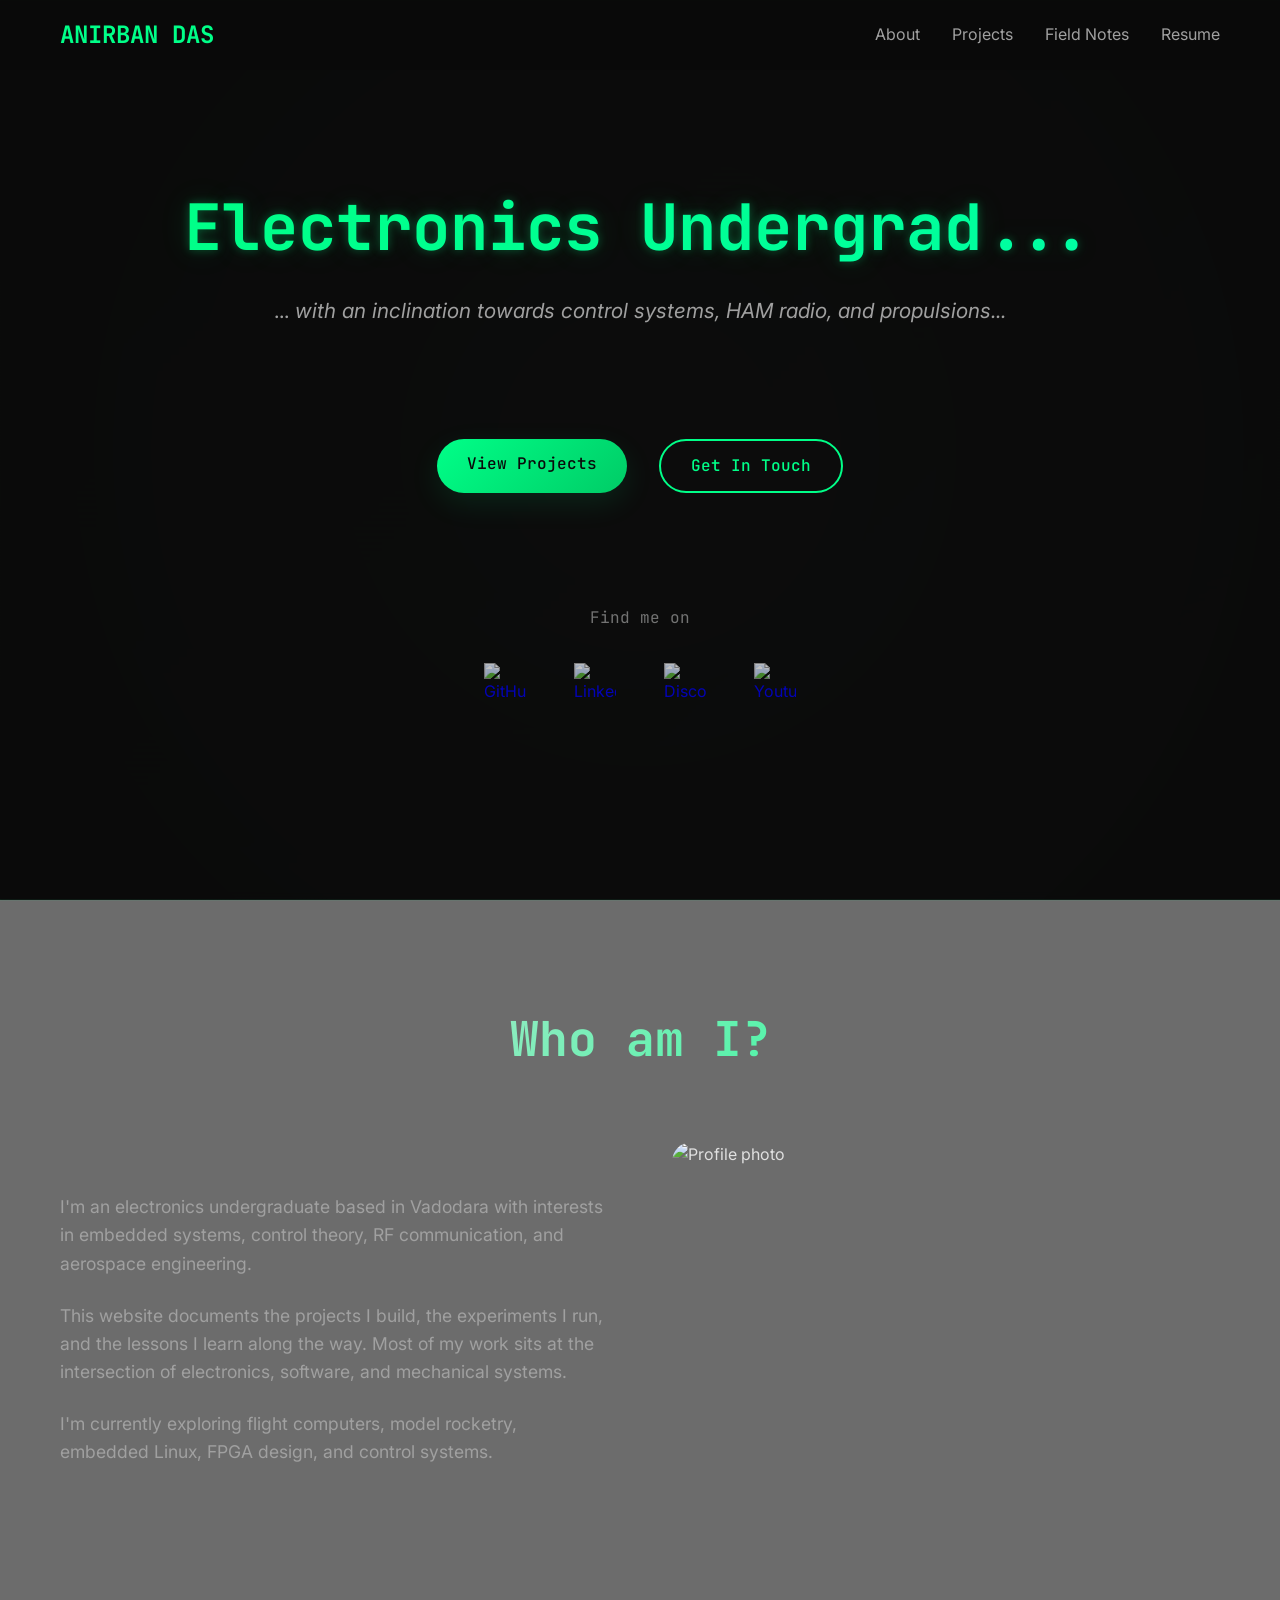
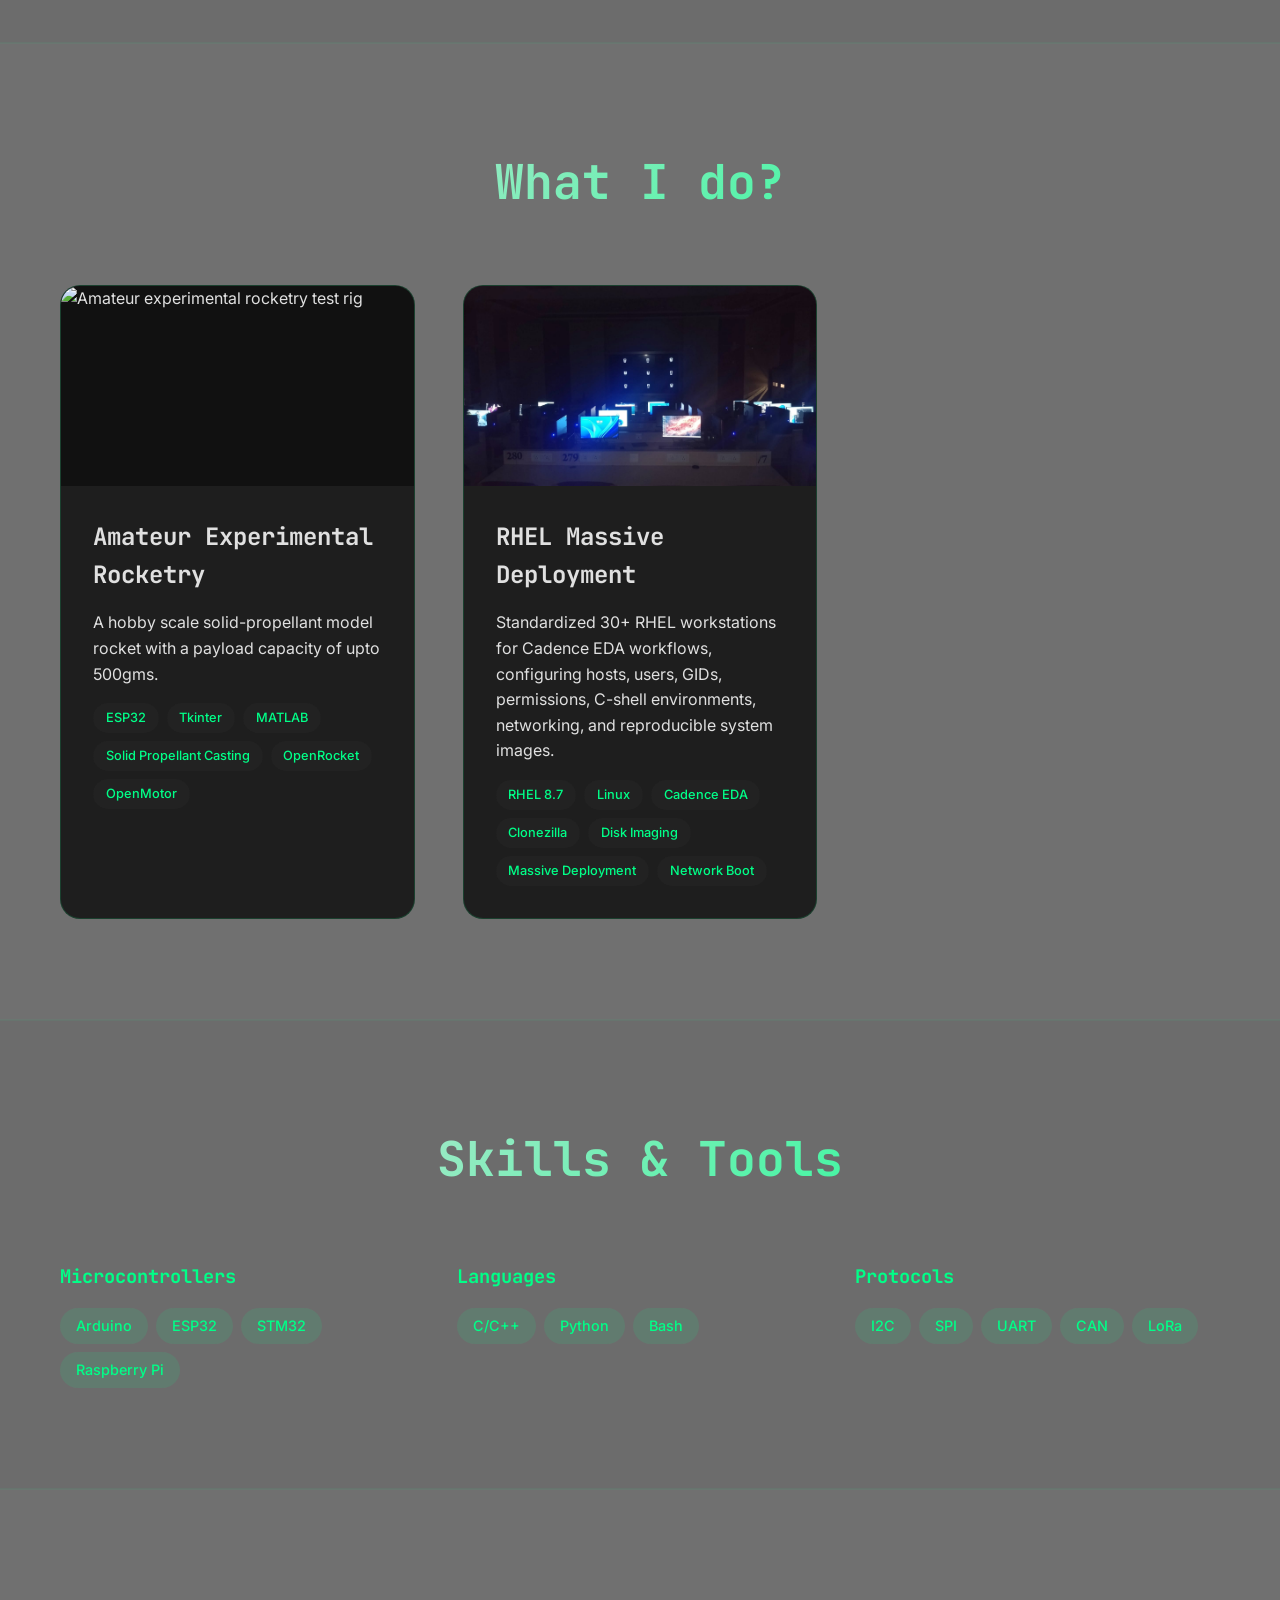
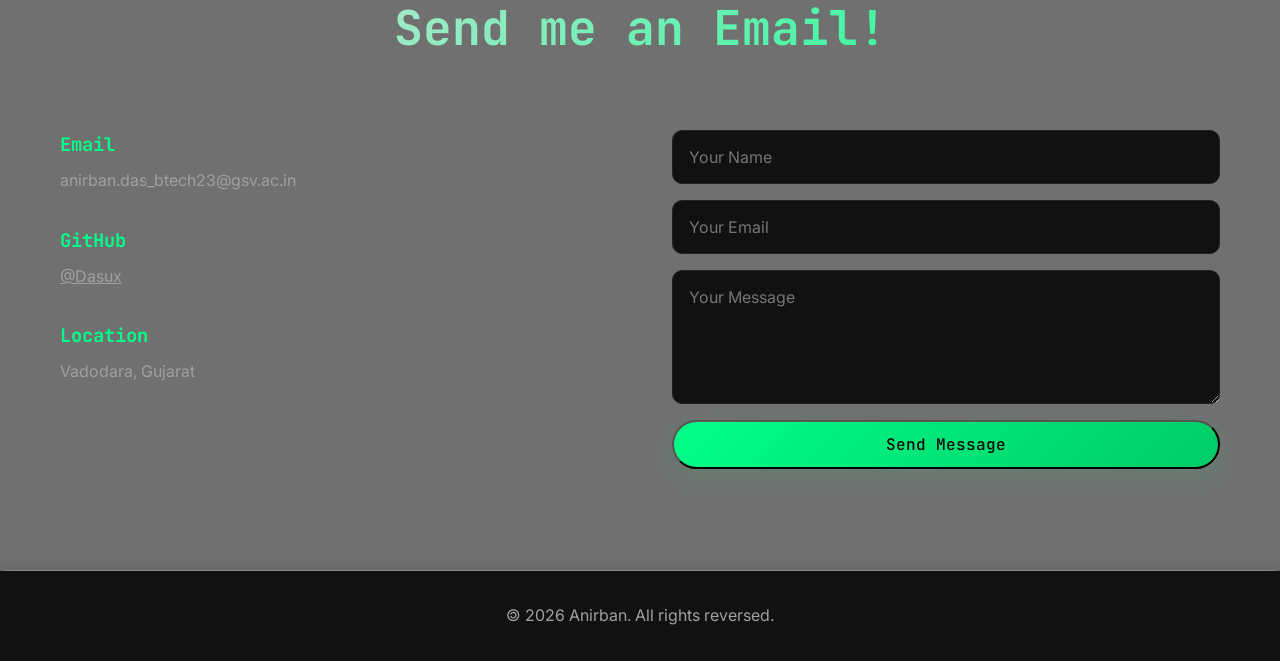
==== index.html @ 1aa1f380 "updated new project card" ====
<!DOCTYPE html>
<html lang="en">
<head>
    <meta charset="UTF-8">
    <meta name="viewport" content="width=device-width, initial-scale=1.0">
    <title>Portfolio</title>
    <link rel="stylesheet" href="style2.css">
    <link href="https://fonts.googleapis.com/css2?family=JetBrains+Mono:wght@400;500;700&family=Inter:wght@300;400;600&display=swap" rel="stylesheet">
</head>
<body>
    <!-- Navigation -->
    <nav class="navbar">
        <div class="nav-container">
            <a href="#home" class="nav-logo">ANIRBAN DAS</a>
            <ul class="nav-menu">
                <li><a href="#about">About</a></li>
                <li><a href="#projects">Projects</a></li>
                <li><a href="field_notes/notes.html">Field Notes</a></li>
                <li><a href="#">Resume</a></li>
            </ul>
        </div>
    </nav>

    <!-- Hero Section -->
    <section id="home" class="hero">
      <div class="hero-bg">      </div>
      <div class="hero-overlay"></div>
        <div class="hero-content">
            <h1 class="hero-title">Electronics Undergrad...</h1>
            <p class="hero-subtitle">... <em>with an inclination towards control systems, HAM radio, and propulsions...</em></p>
            <div class="hero-buttons">
                <a href="#projects" class="btn btn-primary">View Projects</a>
                <a href="#contact" class="btn btn-secondary">Get In Touch</a>
            </div>
        </div>
        
<p class="hero-links-label">Find me on</p>

<div class="hero-links">
        

    <a href="https://github.com/Dasux" target="_blank" aria-label="GitHub">
        <span class="icon-wrap">
            <img src="assets/github.png" alt="GitHub">
        </span>
    </a>

    <a href="https://www.linkedin.com/in/anirban-das-1783492b6/" target="_blank" aria-label="LinkedIn">
        <span class="icon-wrap">
            <img src="assets/linkedin.png" alt="LinkedIn">
        </span>
    </a>

    <a href="https://discord.com/users/1206123636906397756" target="_blank" aria-label="Discord">
        <span class="icon-wrap">
            <img src="assets/discord.png" alt="Discord">
        </span>
    </a>

    <a href="https://www.youtube.com/@das.a3004" target="_blank" aria-label="Youtube">
        <span class="icon-wrap">
            <img src="assets/youtube.png" alt="Youtube">
        </span>
    </a>
</div>

    </section>

    <!-- About Section -->
    <section id="about" class="about">
        <div class="container">
            <h2 class="section-title">Who am I?</h2>
            <div class="about-grid">
                <div class="about-text">
                    <p> I'm an electronics undergraduate based in Vadodara with interests in embedded systems, control theory, RF communication, and aerospace engineering.</p>
                    <p>This website documents the projects I build, the experiments I run, and the lessons I learn along the way. Most of my work sits at the intersection of electronics, software, and mechanical systems.</p> 

            <p>I'm currently exploring flight computers, model rocketry, embedded Linux, FPGA design, and control systems.</p>
                </div>
                
<div class="about-image">
    <img src="assets/me_2.jpeg" alt="Profile photo" class="profile-image">
</div>

            </div>
        </div>
    </section>

    <!-- Projects Section -->
    <section id="projects" class="projects">
        <div class="container">
            <h2 class="section-title">What I do?</h2>
            <div class="projects-grid">
                <a href="projects/rocketry2.html" class="project-link">
                    <div class="project-card">
                        <div class="project-image">
                            <img src="assets/test_rig.jpeg" alt="Amateur experimental rocketry test rig">
                        </div>
                        <div class="project-content">
                            <h3>Amateur Experimental Rocketry</h3>
                            <p>A hobby scale solid-propellant model rocket with a payload capacity of upto 500gms. </p>
                            <div class="project-tech">
                                <span>ESP32</span>
                                <span>Tkinter</span>
                                <span>MATLAB</span>
                                <span>Solid Propellant Casting</span>
                                <span>OpenRocket</span>
                                <span>OpenMotor</span>
                            </div>
                        </div>
                    </div>
                </a>

                <a href="projects/rhel.html" class="project-link">
                    <div class="project-card">
                        <div class="project-image">
                            <img src="assets/manthan2_2.jpeg" alt="RHEL massive deployment project">
                        </div>
                        <div class="project-content">
                            <h3>RHEL Massive Deployment</h3>
                            <p>Standardized 30+ RHEL workstations for Cadence EDA workflows, configuring hosts, users, GIDs, permissions, C-shell environments, networking, and reproducible system images. </p>
                            <div class="project-tech">
                                <span>RHEL 8.7</span>
                                <span>Linux</span>
                                <span>Cadence EDA</span>
                                <span>Clonezilla</span>
                                <span>Disk Imaging</span>
                                <span>Massive Deployment</span>
                                <span>Network Boot</span>
                            </div>
                        </div>
                    </div>
                </a>
                <!--
                <div class="project-card">
                    <div class="project-image">
                        <div class="project-category">Robotics</div>
                    </div>
                    <div class="project-content">
                        <h3>Autonomous Rover</h3>
                        <p>ROS2 enabled rover with PID motor control, computer vision obstacle avoidance, and multi-sensor fusion.</p>
                        <div class="project-tech">
                            <span>Raspberry Pi</span>
                            <span>ROS2</span>
                            <span>Python</span>
                        </div>
                    </div>
                </div>
                            </div> -->
            </div>
        </div>
    </section>

    <!-- Skills Section -->
    <section id="skills" class="skills">
        <div class="container">
            <h2 class="section-title">Skills & Tools</h2>
            <div class="skills-grid">
                <div class="skill-category">
                    <h3>Microcontrollers</h3>
                    <div class="skill-tags">
                        <span>Arduino</span>
                        <span>ESP32</span>
                        <span>STM32</span>
                        <span>Raspberry Pi</span>
                    </div>
                </div>
                <div class="skill-category">
                    <h3>Languages</h3>
                    <div class="skill-tags">
                        <span>C/C++</span>
                        <span>Python</span>
                        <span>Bash</span>
                    </div>
                </div>
                <div class="skill-category">
                    <h3>Protocols</h3>
                    <div class="skill-tags">
                        <span>I2C</span>
                        <span>SPI</span>
                        <span>UART</span>
                        <span>CAN</span>
                        <span>LoRa</span>
                    </div>
                </div>
            </div>
        </div>
    </section>

    <!-- Contact Section -->
    <section id="contact" class="contact">
        <div class="container">
            <h2 class="section-title">Send me an Email!</h2>
            <div class="contact-content">
                <div class="contact-info">
                    <div class="contact-item">
                        <h3>Email</h3>
                        <p>anirban.das_btech23@gsv.ac.in</p>
                    </div>
                    <div class="contact-item">
                        <h3>GitHub</h3>
                        <p><a href="https://github.com/Dasux">@Dasux</a></p>
                    </div>
                    <div class="contact-item">
                        <h3>Location</h3>
                        <p>Vadodara, Gujarat</p>
                    </div>
                </div>
                <form class="contact-form">
                    <input type="text" placeholder="Your Name" required>
                    <input type="email" placeholder="Your Email" required>
                    <textarea placeholder="Your Message" rows="5" required></textarea>
                    <button type="submit" class="btn btn-primary">Send Message</button>
                </form>
            </div>
        </div>
    </section>

    <!-- Footer -->
    <footer class="footer">
        <div class="container">
            <p>&#x1F12F; 2026 Anirban. All rights reversed.</p>
        </div>
    </footer>
</body>
</html>
---- style2.css ----
* {
    margin: 0;
    padding: 0;
    box-sizing: border-box;
}

:root {
    --bg-primary: #0a0a0a;
    --bg-secondary: #111;
    --text-primary: #e0e0e0;
    --text-secondary: #a0a0a0;
    --accent: #00ff88;
    --accent-dark: #00cc66;
    --border: #222;
    --shadow: rgba(0, 255, 136, 0.1);
}

html, body {
    height: 100%;
}

html {
    height: 100%;
    position: relative;
    scroll-behavior: smooth;
}

html::before {
    content: "";
    position: fixed;        /* CHANGED: fixed instead of absolute */
    top: 0;
    left: 0;
    width: 100%;
    height: 100%;          /* CHANGED: 100% height always */
    z-index: -1;           /* CHANGED: proper layering */

    background:
        /* Scanlines */
        repeating-linear-gradient(
            to bottom,
            rgba(0, 255, 136, 0.03),
            rgba(0, 255, 136, 0.03) 1px,
            transparent 1px,
            transparent 3px
        ),
        /* Grid */
        linear-gradient(
            rgba(0, 255, 136, 0.05) 1px,
            transparent 1px
        ),
        linear-gradient(
            90deg,
            rgba(0, 255, 136, 0.05) 1px,
            transparent 1px
        ),
        /* Base gradient */
        linear-gradient(135deg, var(--bg-primary) 0%, var(--bg-secondary) 100%);
}

body {
    font-family: 'Inter', sans-serif;
    background: transparent; /* CHANGED: transparent to show html grid */
    color: var(--text-primary);
    line-height: 1.6;
    overflow-x: hidden;
    min-height: 100vh;
    z-index: 0;
}


.container {
    max-width: 1200px;
    margin: 0 auto;
    padding: 0 20px;
}

/* Navigation */
.navbar {
    position: fixed;
    top: 0;
    width: 100%;
    background: rgba(10, 10, 10, 0.95);
    backdrop-filter: blur(10px);
    z-index: 1000;
    padding: 1rem 0;
    transition: all 0.3s ease;
}

.nav-container {
    max-width: 1200px;
    margin: 0 auto;
    padding: 0 20px;
    display: flex;
    justify-content: space-between;
    align-items: center;
}

.nav-logo {
    font-family: 'JetBrains Mono', monospace;
    font-size: 1.5rem;
    font-weight: 700;
    color: var(--accent);
    text-decoration: none;
}

.nav-menu {
    display: flex;
    list-style: none;
    gap: 2rem;
}

.nav-menu a {
    color: var(--text-secondary);
    text-decoration: none;
    font-weight: 400;
    transition: color 0.3s ease;
}

.nav-menu a:hover {
    color: var(--accent);
}

section {
    position: relative;
    background: rgba(10, 10, 10, 0.6);
    backdrop-filter: blur(4px);
    border-top: 1px solid rgba(0, 255, 136, 0.05);
    border-bottom: 1px solid rgba(0, 255, 136, 0.05);
    padding: 100px 0;
}

section:nth-child(even) {
    background: rgba(17, 17, 17, 0.6);
}

/* Hero Section */
.hero {
    position: relative;
    min-height: 100vh;
    display: flex;
    flex-direction: column;
    justify-content: center;
    align-items: center;
    text-align: center;
    padding-top: 80px;
    
    background-size:
        100% 4px,
        40px 40px,
        40px 40px,
        cover;
}

.hero-bg {
  position: absolute;
  inset: 0;
  background: url("assets/desk.jpeg") center center / contain no-repeat;
  opacity: 0.35;
  z-index: 0;
  filter: contrast(1.1);
}

.hero-overlay {
  position: absolute;
  inset: 0;
  background: radial-gradient(
    circle at center,
    rgba(10,10,10,0.55),
    rgba(10,10,10,0.95)
  );
  z-index: 0.5;
}

/* text layer */
.hero-content {
  position: relative;
  z-index: 2;
}


.hero-title {
  color: #00ff88;
  text-shadow:
    0 0 8px rgba(0,255,136,0.45),
    0 0 18px rgba(0,255,136,0.25),
    0 0 32px rgba(0,255,136,0.12);
}


.hero-links {
    display: flex;
    gap: 3rem;                /* spacing between icons */
    margin-top: 2rem;
    justify-content: center;
    align-items: center;
}

.hero-links a {
    text-decoration: none;
}

/* fixed square = visual consistency */
.icon-wrap {
    width: 42px;
    height: 42px;
    display: flex;
    align-items: center;
    justify-content: center;
}

.icon-wrap img {
    max-width: 100%;
    max-height: 100%;
    object-fit: contain;

    opacity: 0.75;
    transition:
        opacity 0.25s ease,
        transform 0.25s ease,
        filter 0.25s ease;
}

.hero-title {
    font-family: 'JetBrains Mono', monospace;
    font-size: clamp(2.5rem, 5vw, 4rem);
    font-weight: 700;
    margin-bottom: 1rem;
    background: linear-gradient(135deg, var(--accent), #00ffaa);
    -webkit-background-clip: text;
    -webkit-text-fill-color: transparent;
    background-clip: text;
    text-shadow:
        0 0 10px rgba(0, 255, 136, 0.3),
        0 0 30px rgba(0, 255, 136, 0.15);
}




.hero-links a:hover img {
    opacity: 1;
    transform: translateY(-3px) scale(1.08);
    filter: drop-shadow(0 6px 18px rgba(0, 255, 136, 0.35));
}

.hero-subtitle {
    font-size: 1.3rem;
    color: var(--text-secondary);
    max-width: 1000px;
    margin-bottom: 7rem;
    margin-top: 1rem;
}

@keyframes flicker {
    0% { opacity: 1; }
    50% { opacity: 0.98; }
    100% { opacity: 1; }
}
@media (max-width: 480px) {
    .hero-links {
        gap: 1.5rem;
        margin-top: 2.5rem;
    }

    .icon-wrap {
        width: 36px;
        height: 36px;
    }
}

.hero-buttons {
    display: flex;
    gap: 2rem;
    flex-wrap: wrap;
    justify-content: center;
}

.btn {
    padding: 12px 30px;
    font-family: 'JetBrains Mono', monospace;
    font-weight: 500;
    text-decoration: none;
    border-radius: 50px;
    transition: all 0.3s ease;
    font-size: 1rem;
}


.btn-primary {
    background: linear-gradient(135deg, var(--accent), var(--accent-dark));
    color: var(--bg-primary);
    box-shadow: 0 10px 30px var(--shadow);
}

.btn-primary:hover {
    transform: translateY(-2px);
    box-shadow: 0 15px 40px var(--shadow);
}

.btn-secondary {
    color: var(--accent);
    border: 2px solid var(--accent);
}

.btn-secondary:hover {
    background: var(--accent);
    color: var(--bg-primary);
}

.hero-links-label {
    margin-top: 7rem;
    font-family: 'JetBrains Mono', monospace;
    font-size: 1rem;
    color: var(--text-secondary);
    opacity: 0.7;
}




.section-title {
    font-family: 'JetBrains Mono', monospace;
    font-size: 3rem;
    font-weight: 700;
    text-align: center;
    margin-bottom: 4rem;
    background: linear-gradient(135deg, var(--text-primary), var(--accent));
    -webkit-background-clip: text;
    -webkit-text-fill-color: transparent;
    background-clip: text;
}

/* About */
.about-grid {
    display: grid;
    grid-template-columns: 1fr 1fr;
    gap: 4rem;
    align-items: center;
}

.about-text p {
    font-size: 1.1rem;
    color: var(--text-secondary);
    margin-bottom: 1.5rem;
}


.profile-image {
    width: 100%;
    height: 400px;
    object-fit: cover;
    border-radius: 20px;
    display: block;
    transition: 
        box-shadow 0.3s ease,
        transform 0.3s ease;
}

.profile-image:hover {
    box-shadow: 
        0 0 20px rgba(0, 255, 180, 0.4),
        0 0 40px rgba(0, 255, 180, 0.2);
    transform: translateY(-4px);
}




/* Projects */
.projects-grid {
    display: grid;
    grid-template-columns: repeat(3, minmax(0, 1fr));
    column-gap: 3rem;
    row-gap: 1.75rem;
}

.project-link {
    display: block;
    text-decoration: none;
}

.project-card {
    height: 100%;
    background: rgba(17, 17, 17, 0.85);
    border-radius: 20px;
    overflow: hidden;
    border: 1px solid rgba(0, 255, 136, 0.15);
    transition: all 0.3s ease;
    box-shadow: 0 0 0 rgba(0,255,136,0);
}

.project-card:hover {
    transform: translateY(-10px);
    box-shadow: 0 0 25px rgba(0, 255, 136, 0.15);
}

.projects-grid a {
  color: inherit;
  text-decoration: none;
}

.projects-grid a:visited {
  color: inherit;
}

.projects-grid a:hover {
  color: inherit;
}

.projects-grid a:active {
  color: inherit;
}

/*background: linear-gradient(135deg, var(--accent), var(--accent-dark)); */

.project-image {
    height: 200px;
    position: relative;
    overflow: hidden;
    background: var(--bg-secondary);
}

.project-image img {
    width: 100%;
    height: 100%;
    display: block;
    object-fit: cover;
    object-position: center;
}


.project-category {
    background: rgba(0,0,0,0.7);
    color: white;
    padding: 0.5rem 1rem;
    border-radius: 20px;
    font-size: 0.8rem;
    font-weight: 600;
}

.project-content {
    padding: 2rem;
}

.project-content h3 {
    font-family: 'JetBrains Mono', monospace;
    font-size: 1.5rem;
    margin-bottom: 1rem;
}

.project-tech {
    display: flex;
    flex-wrap: wrap;
    gap: 0.5rem;
    margin-top: 1rem;
}

.project-tech span {
    background: var(--border);
    color: var(--accent);
    padding: 0.3rem 0.8rem;
    border-radius: 15px;
    font-size: 0.8rem;
    font-weight: 500;
}

/* Skills */
.skills-grid {
    display: grid;
    grid-template-columns: repeat(auto-fit, minmax(300px, 1fr));
    gap: 2rem;
}

.skill-category h3 {
    font-family: 'JetBrains Mono', monospace;
    margin-bottom: 1rem;
    color: var(--accent);
}

.skill-tags {
    display: flex;
    flex-wrap: wrap;
    gap: 0.5rem;
}

.skill-tags span {
    background: rgba(0, 255, 136, 0.1);
    color: var(--accent);
    padding: 0.4rem 1rem;
    border-radius: 20px;
    font-size: 0.9rem;
    font-weight: 500;
}

/* Contact */
.contact-content {
    display: grid;
    grid-template-columns: 1fr 1fr;
    gap: 4rem;
}

.contact-item {
    margin-bottom: 2rem;
}

.contact-item h3 {
    color: var(--accent);
    margin-bottom: 0.5rem;
    font-family: 'JetBrains Mono', monospace;
}

.contact-item p, .contact-item a {
    color: var(--text-secondary);
}

.contact-form {
    display: flex;
    flex-direction: column;
    gap: 1rem;
}

.contact-form input,
.contact-form textarea {
    background: var(--bg-secondary);
    border: 1px solid var(--border);
    color: var(--text-primary);
    padding: 1rem;
    border-radius: 10px;
    font-family: inherit;
    font-size: 1rem;
}

.contact-form input:focus,
.contact-form textarea:focus {
    outline: none;
    border-color: var(--accent);
    box-shadow: 0 0 0 3px rgba(0, 255, 136, 0.1);
}

/* Footer */
.footer {
    background: var(--bg-secondary);
    padding: 2rem 0;
    text-align: center;
    border-top: 1px solid var(--border);
}

.footer p {
    color: var(--text-secondary);
}

/* Responsive */
@media (max-width: 768px) {
    .nav-menu {
        display: none;
    }
    
    .about-grid,
    .contact-content {
        grid-template-columns: 1fr;
        gap: 2rem;
    }
    
    .hero-buttons {
        flex-direction: column;
        align-items: center;
    }
    
    .hero-stats {
        gap: 2rem;
    }
    
    .section-title {
        font-size: 2rem;
    }

    .projects-grid {
        grid-template-columns: 1fr;
        column-gap: 0;
        row-gap: 1.5rem;
    }
}

@media (min-width: 769px) and (max-width: 1024px) {
    .projects-grid {
        grid-template-columns: repeat(2, minmax(0, 1fr));
    }
}
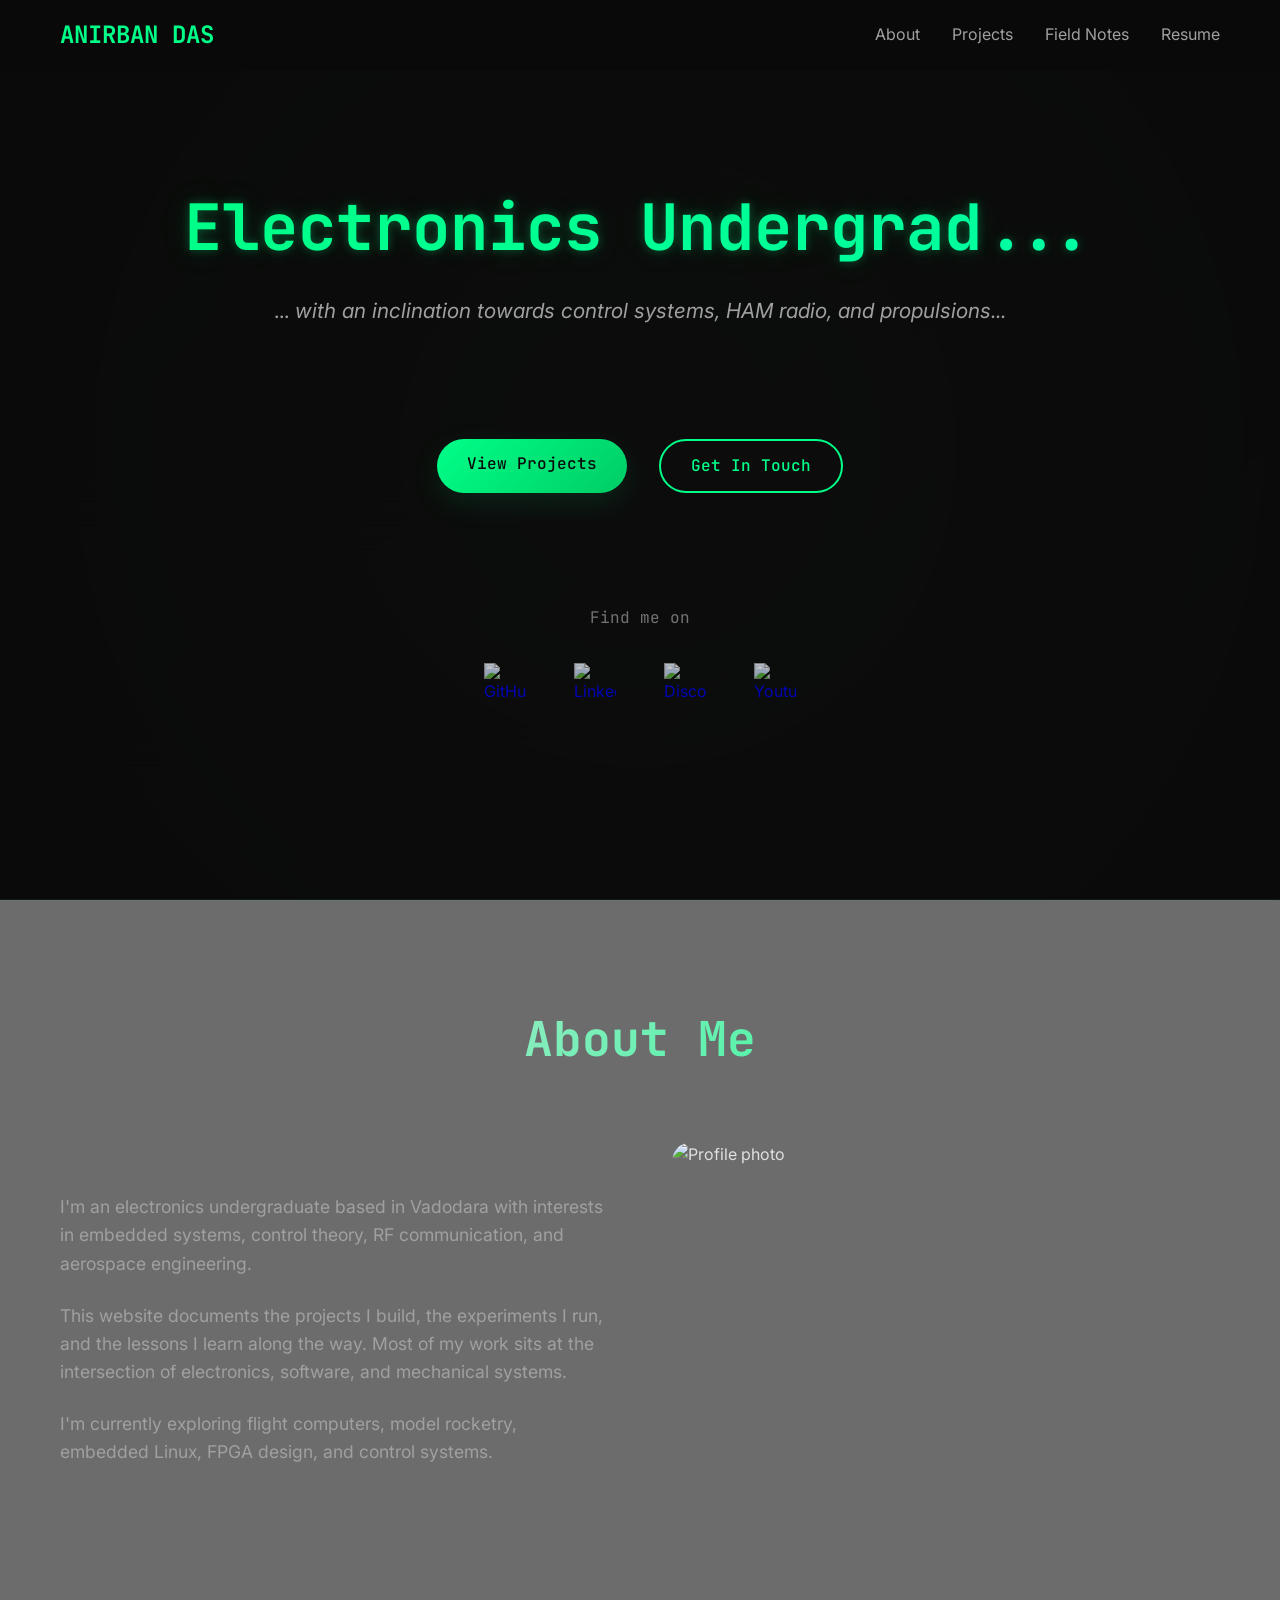
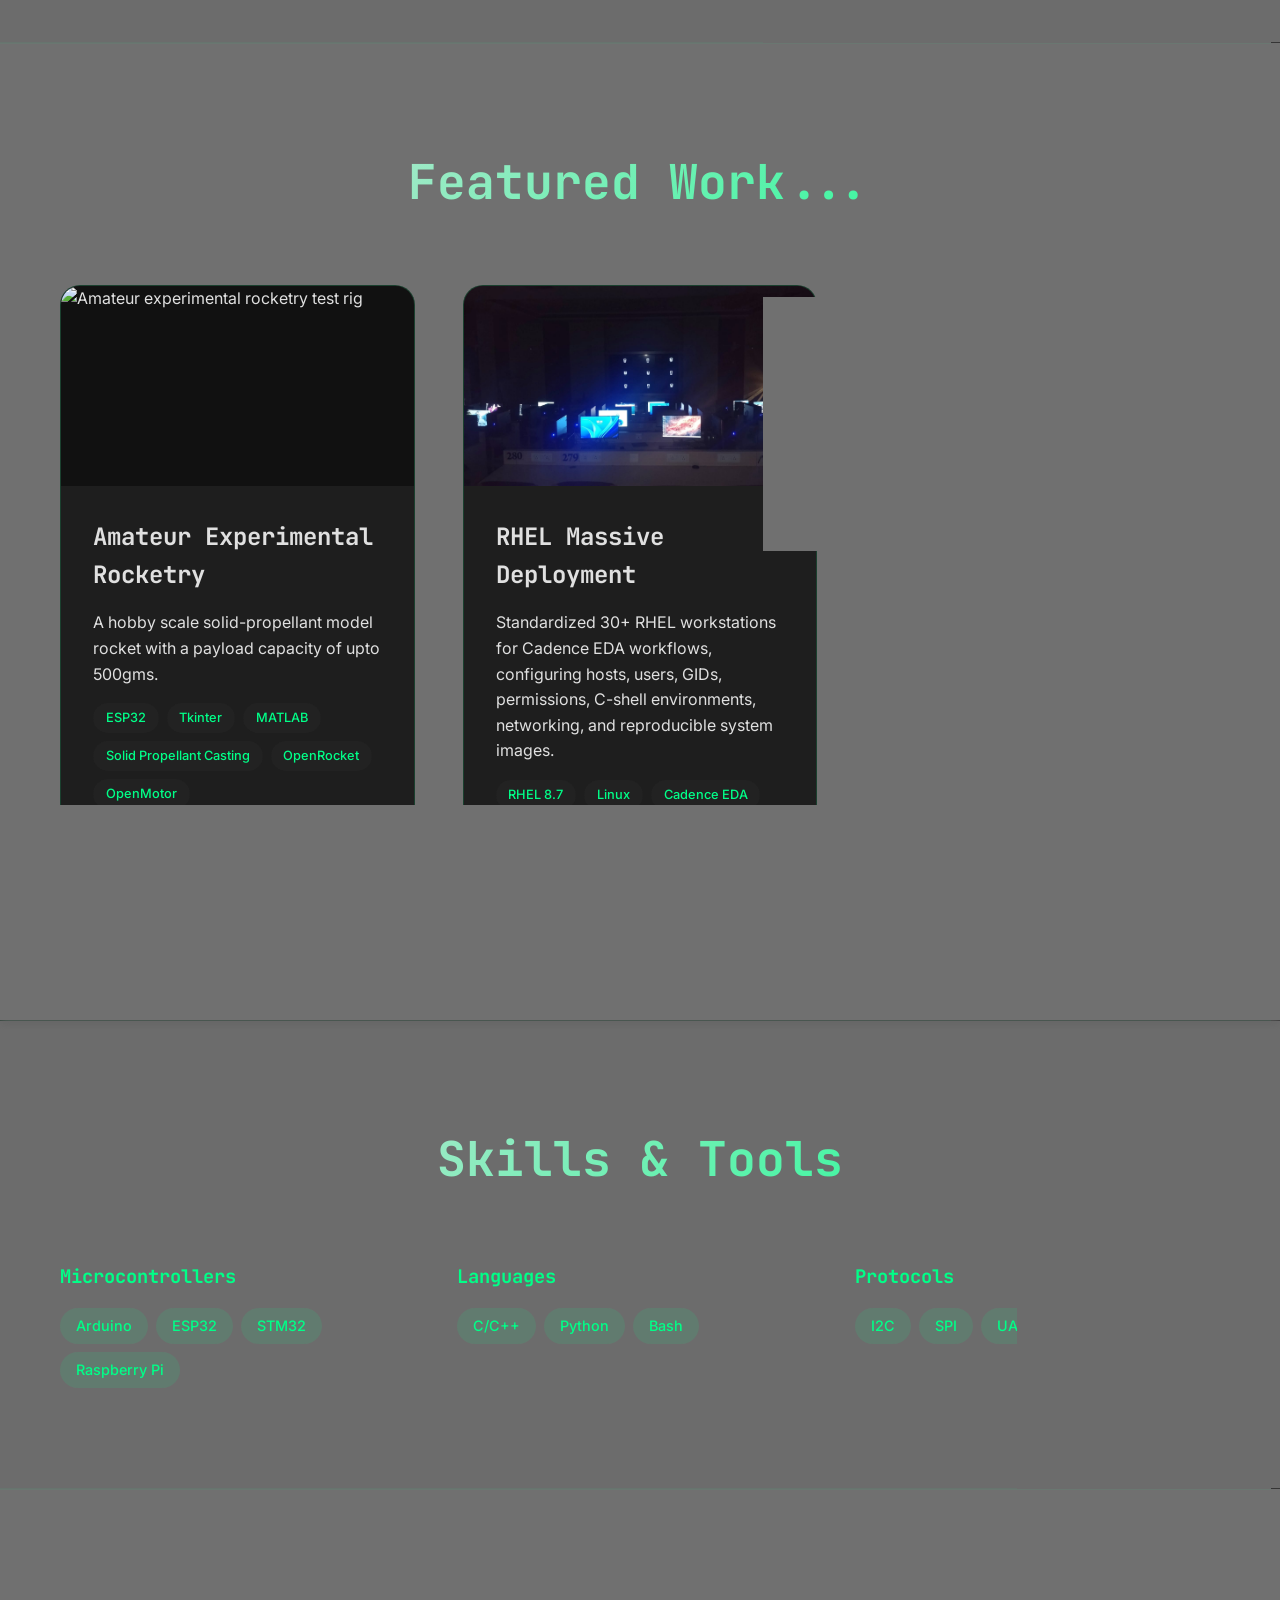
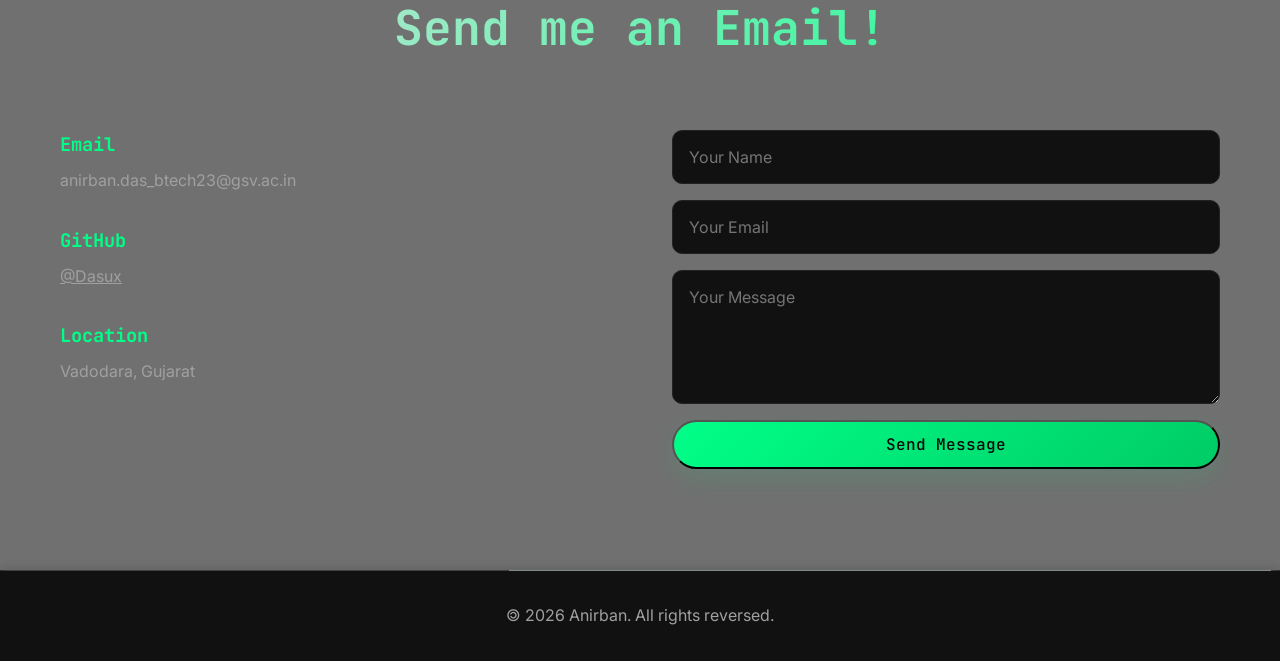
==== commit 0ea03cf2: "updated rhel.html again" ====
--- a/index.html
+++ b/index.html
@@ -69,7 +69,7 @@
     <!-- About Section -->
     <section id="about" class="about">
         <div class="container">
-            <h2 class="section-title">Who am I?</h2>
+            <h2 class="section-title">About Me</h2>
             <div class="about-grid">
                 <div class="about-text">
                     <p> I'm an electronics undergraduate based in Vadodara with interests in embedded systems, control theory, RF communication, and aerospace engineering.</p>
@@ -89,7 +89,7 @@
     <!-- Projects Section -->
     <section id="projects" class="projects">
         <div class="container">
-            <h2 class="section-title">What I do?</h2>
+            <h2 class="section-title">Featured Work...</h2>
             <div class="projects-grid">
                 <a href="projects/rocketry2.html" class="project-link">
                     <div class="project-card">
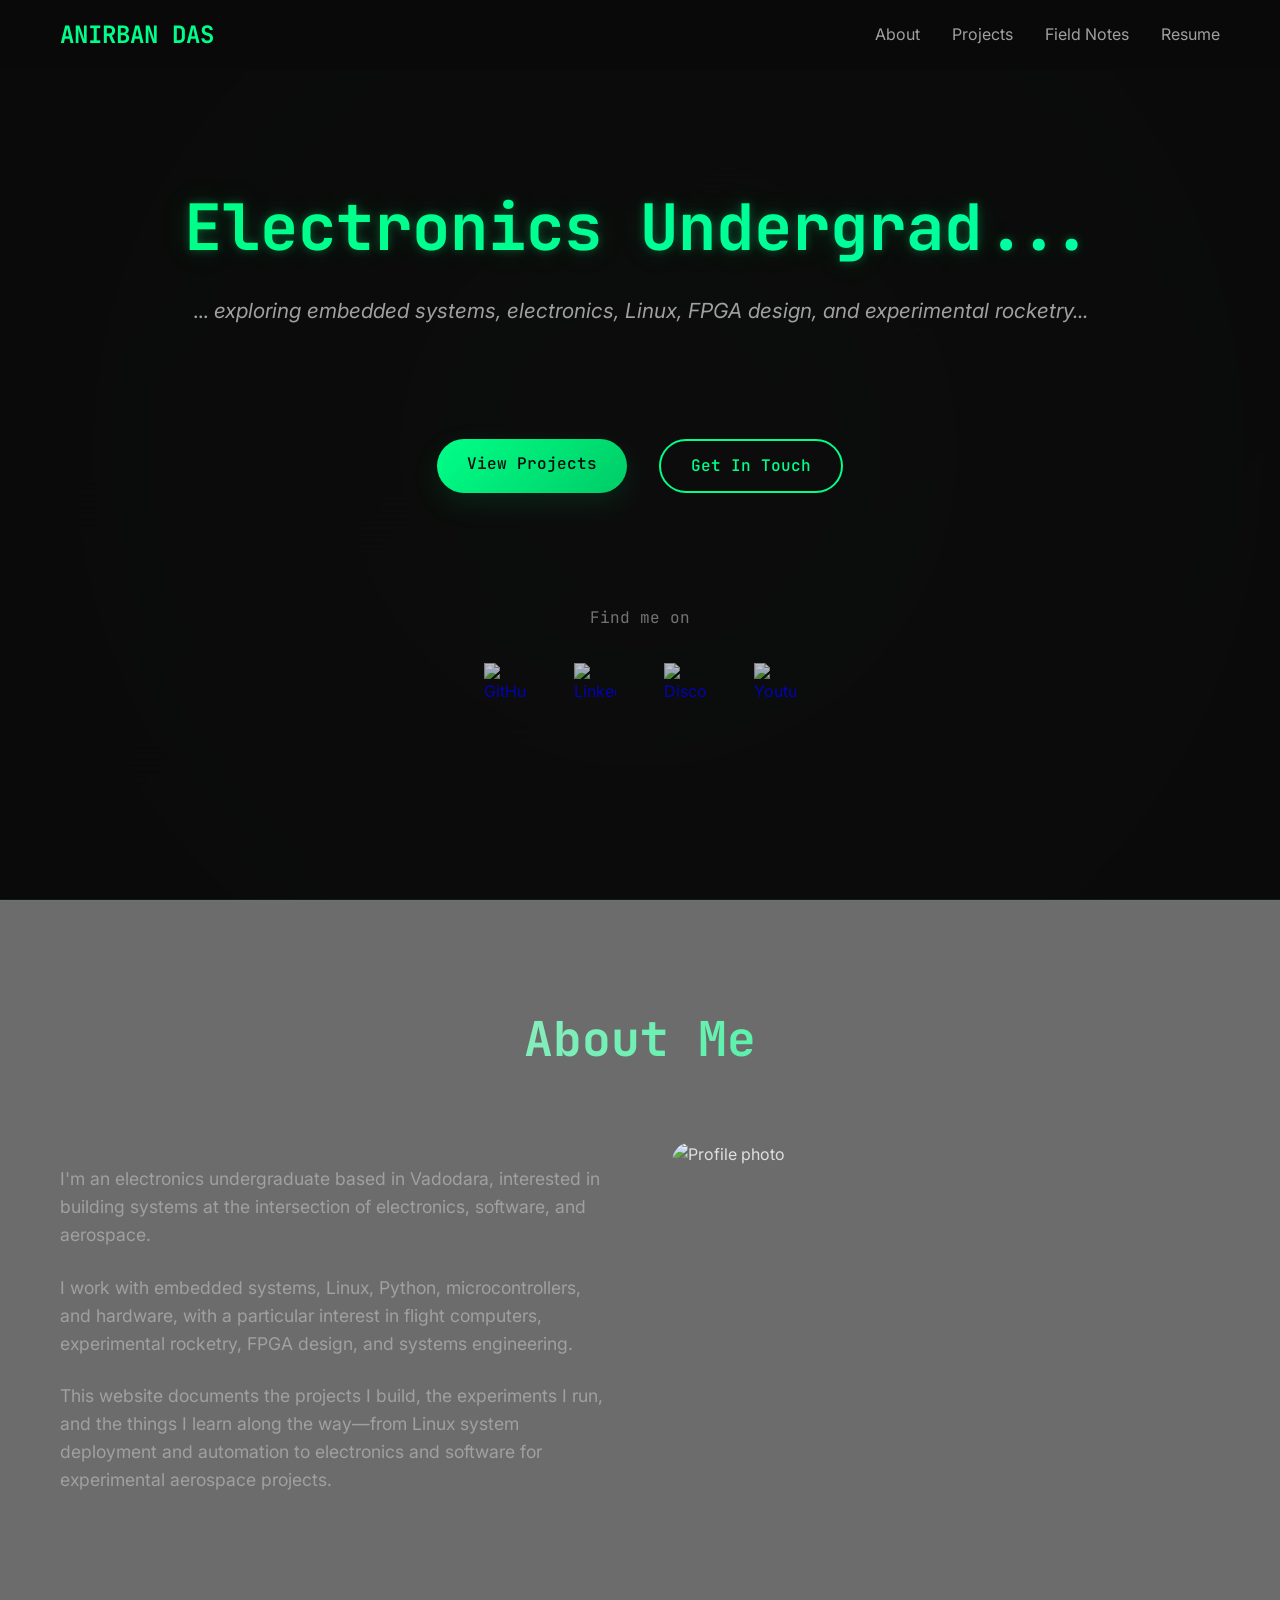
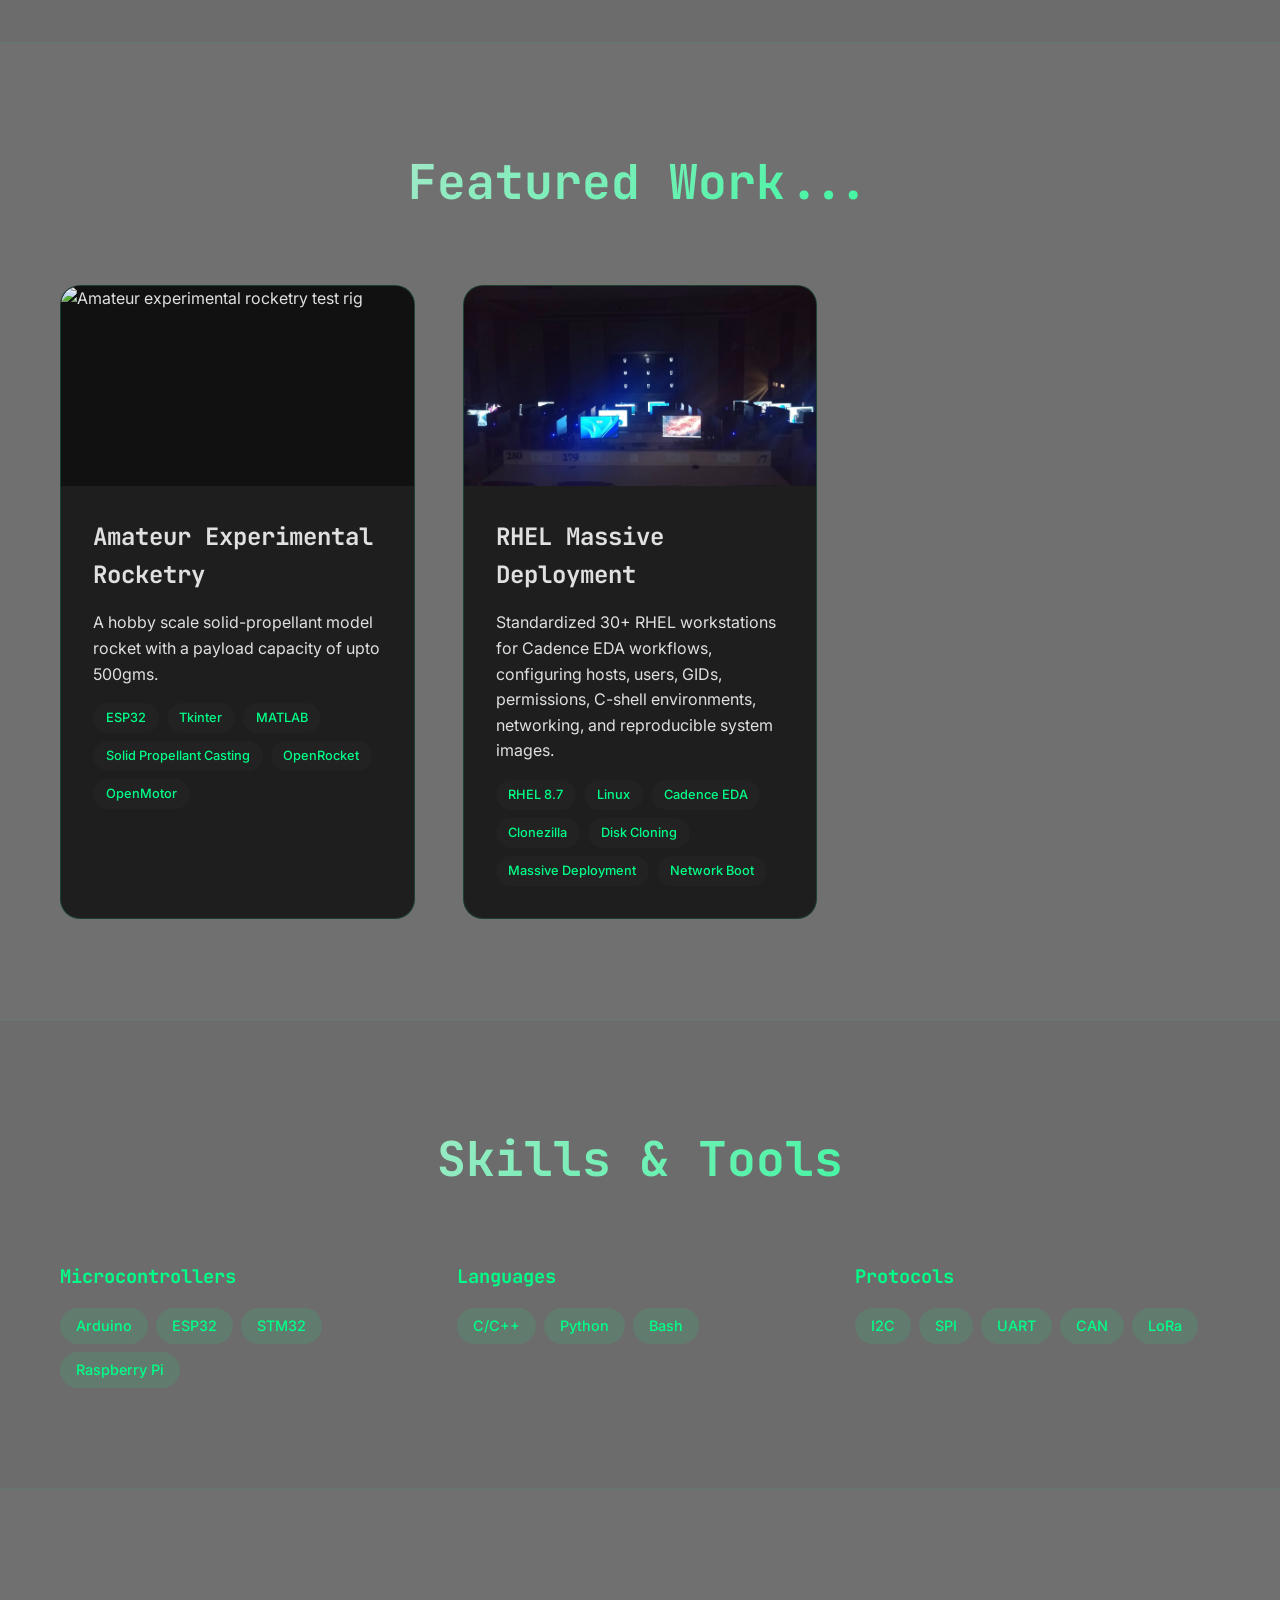
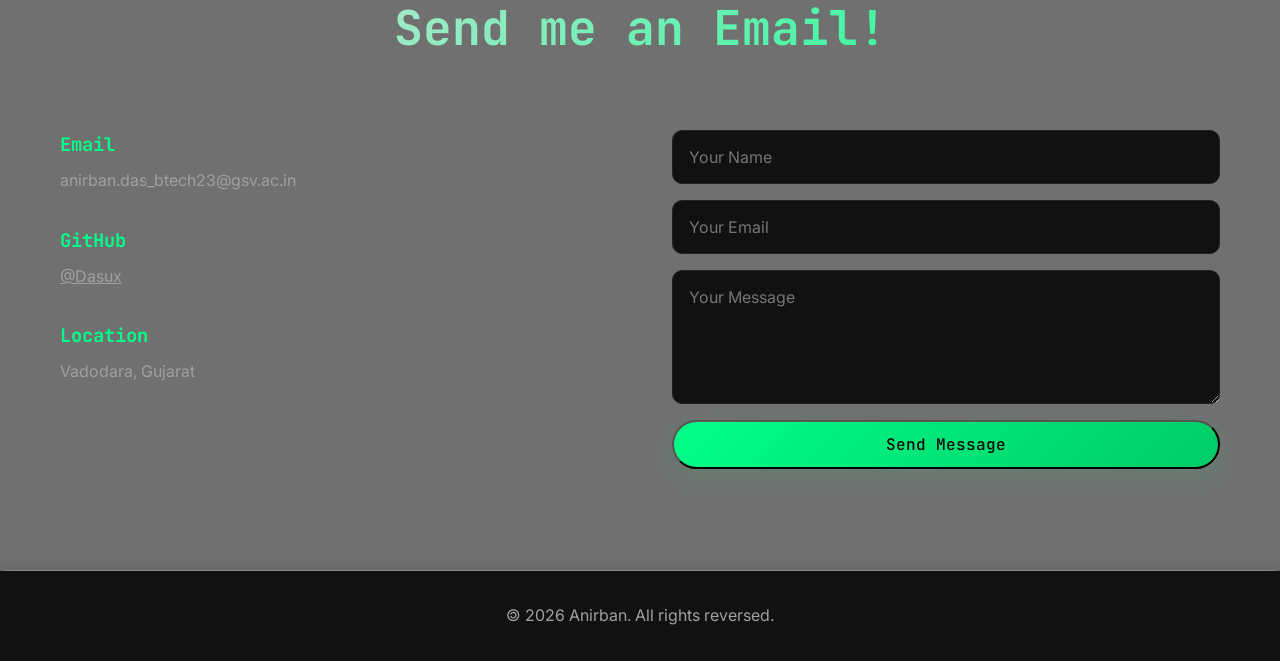
==== commit 36c50ef8: "changed a few things in index.html" ====
--- a/index.html
+++ b/index.html
@@ -26,8 +26,11 @@
       <div class="hero-bg">      </div>
       <div class="hero-overlay"></div>
         <div class="hero-content">
-            <h1 class="hero-title">Electronics Undergrad...</h1>
-            <p class="hero-subtitle">... <em>with an inclination towards control systems, HAM radio, and propulsions...</em></p>
+<h1 class="hero-title">Electronics Undergrad...</h1>
+
+<p class="hero-subtitle">
+    ... <em>exploring embedded systems, electronics, Linux, FPGA design, and experimental rocketry...</em>
+</p>
             <div class="hero-buttons">
                 <a href="#projects" class="btn btn-primary">View Projects</a>
                 <a href="#contact" class="btn btn-secondary">Get In Touch</a>
@@ -71,12 +74,24 @@
         <div class="container">
             <h2 class="section-title">About Me</h2>
             <div class="about-grid">
-                <div class="about-text">
-                    <p> I'm an electronics undergraduate based in Vadodara with interests in embedded systems, control theory, RF communication, and aerospace engineering.</p>
-                    <p>This website documents the projects I build, the experiments I run, and the lessons I learn along the way. Most of my work sits at the intersection of electronics, software, and mechanical systems.</p> 
-
-            <p>I'm currently exploring flight computers, model rocketry, embedded Linux, FPGA design, and control systems.</p>
-                </div>
+<div class="about-text">
+    <p>
+        I'm an electronics undergraduate based in Vadodara, interested in
+        building systems at the intersection of electronics, software, and aerospace.
+    </p>
+
+    <p>
+        I work with embedded systems, Linux, Python, microcontrollers, and hardware,
+        with a particular interest in flight computers, experimental rocketry,
+        FPGA design, and systems engineering.
+    </p>
+
+    <p>
+        This website documents the projects I build, the experiments I run,
+        and the things I learn along the way—from Linux system deployment
+        and automation to electronics and software for experimental aerospace projects.
+    </p>
+</div>
                 
 <div class="about-image">
     <img src="assets/me_2.jpeg" alt="Profile photo" class="profile-image">
@@ -124,7 +139,7 @@
                                 <span>Linux</span>
                                 <span>Cadence EDA</span>
                                 <span>Clonezilla</span>
-                                <span>Disk Imaging</span>
+                                <span>Disk Cloning</span>
                                 <span>Massive Deployment</span>
                                 <span>Network Boot</span>
                             </div>
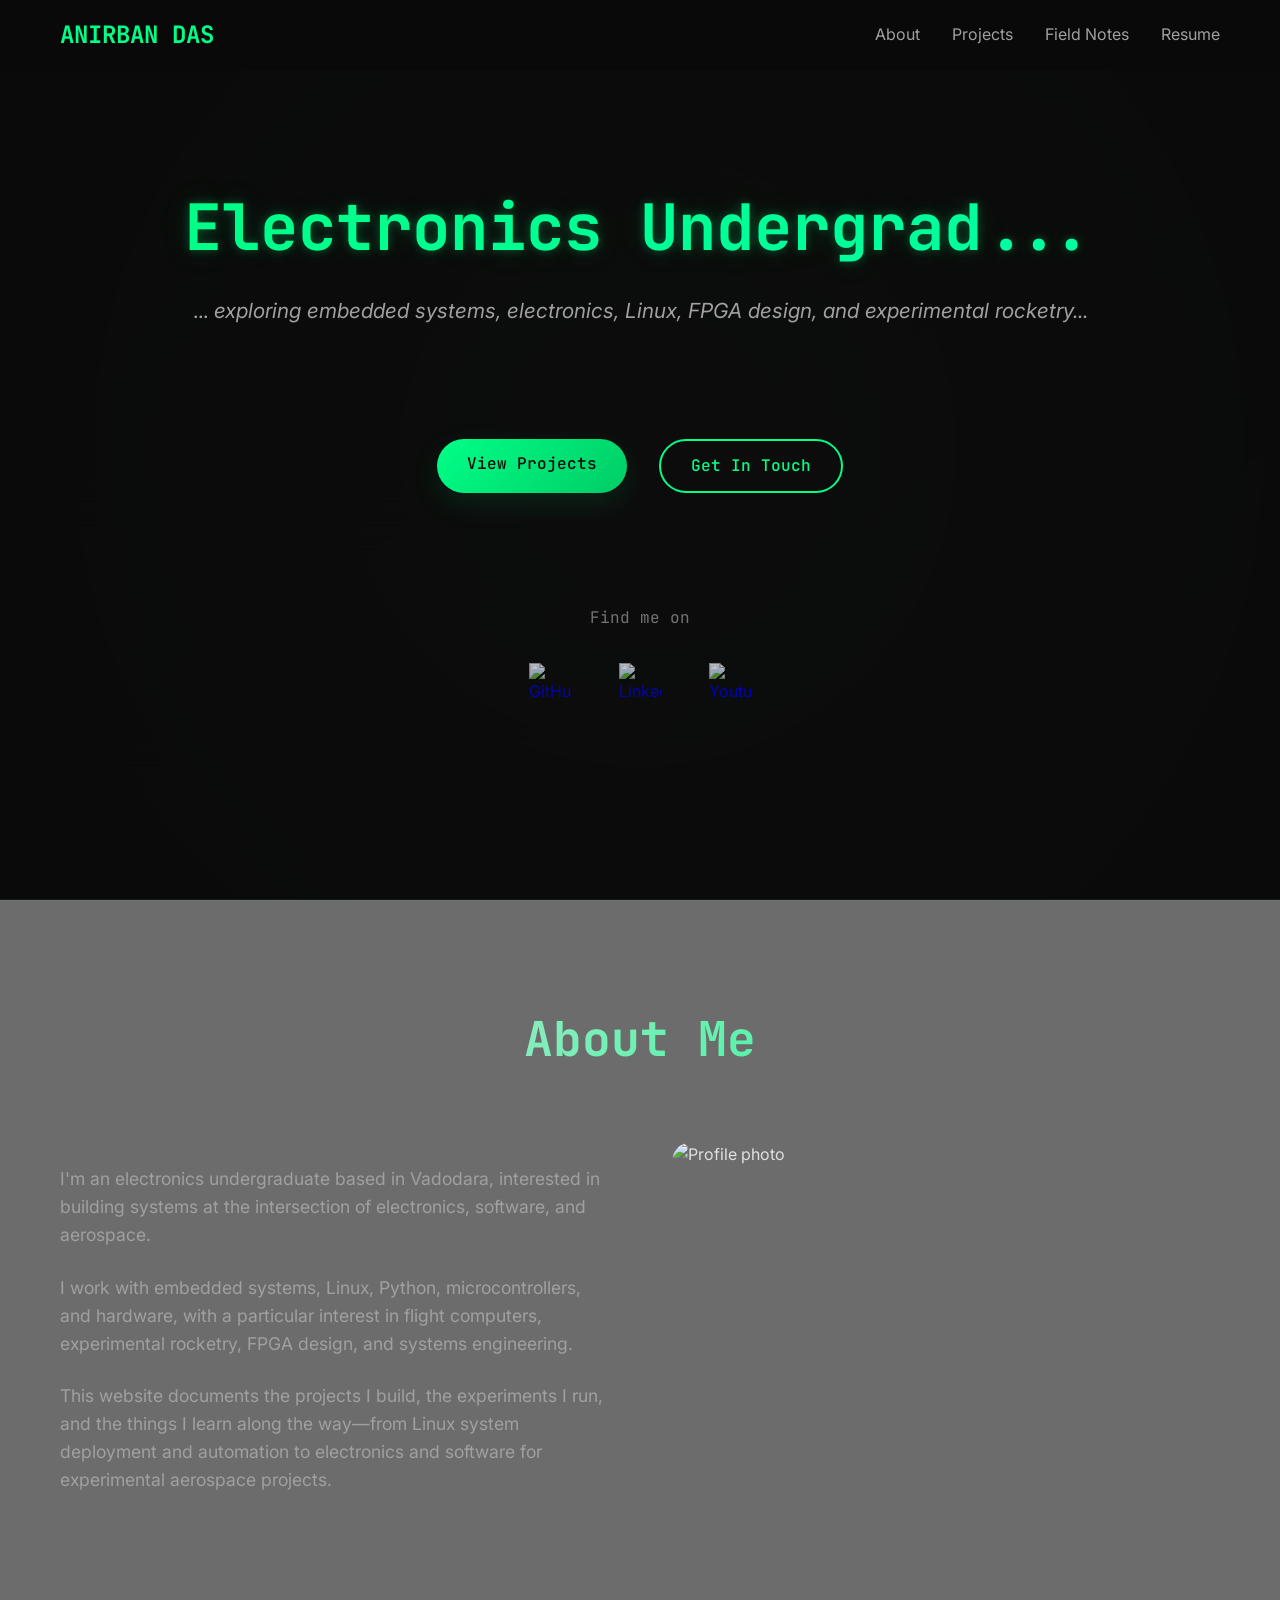
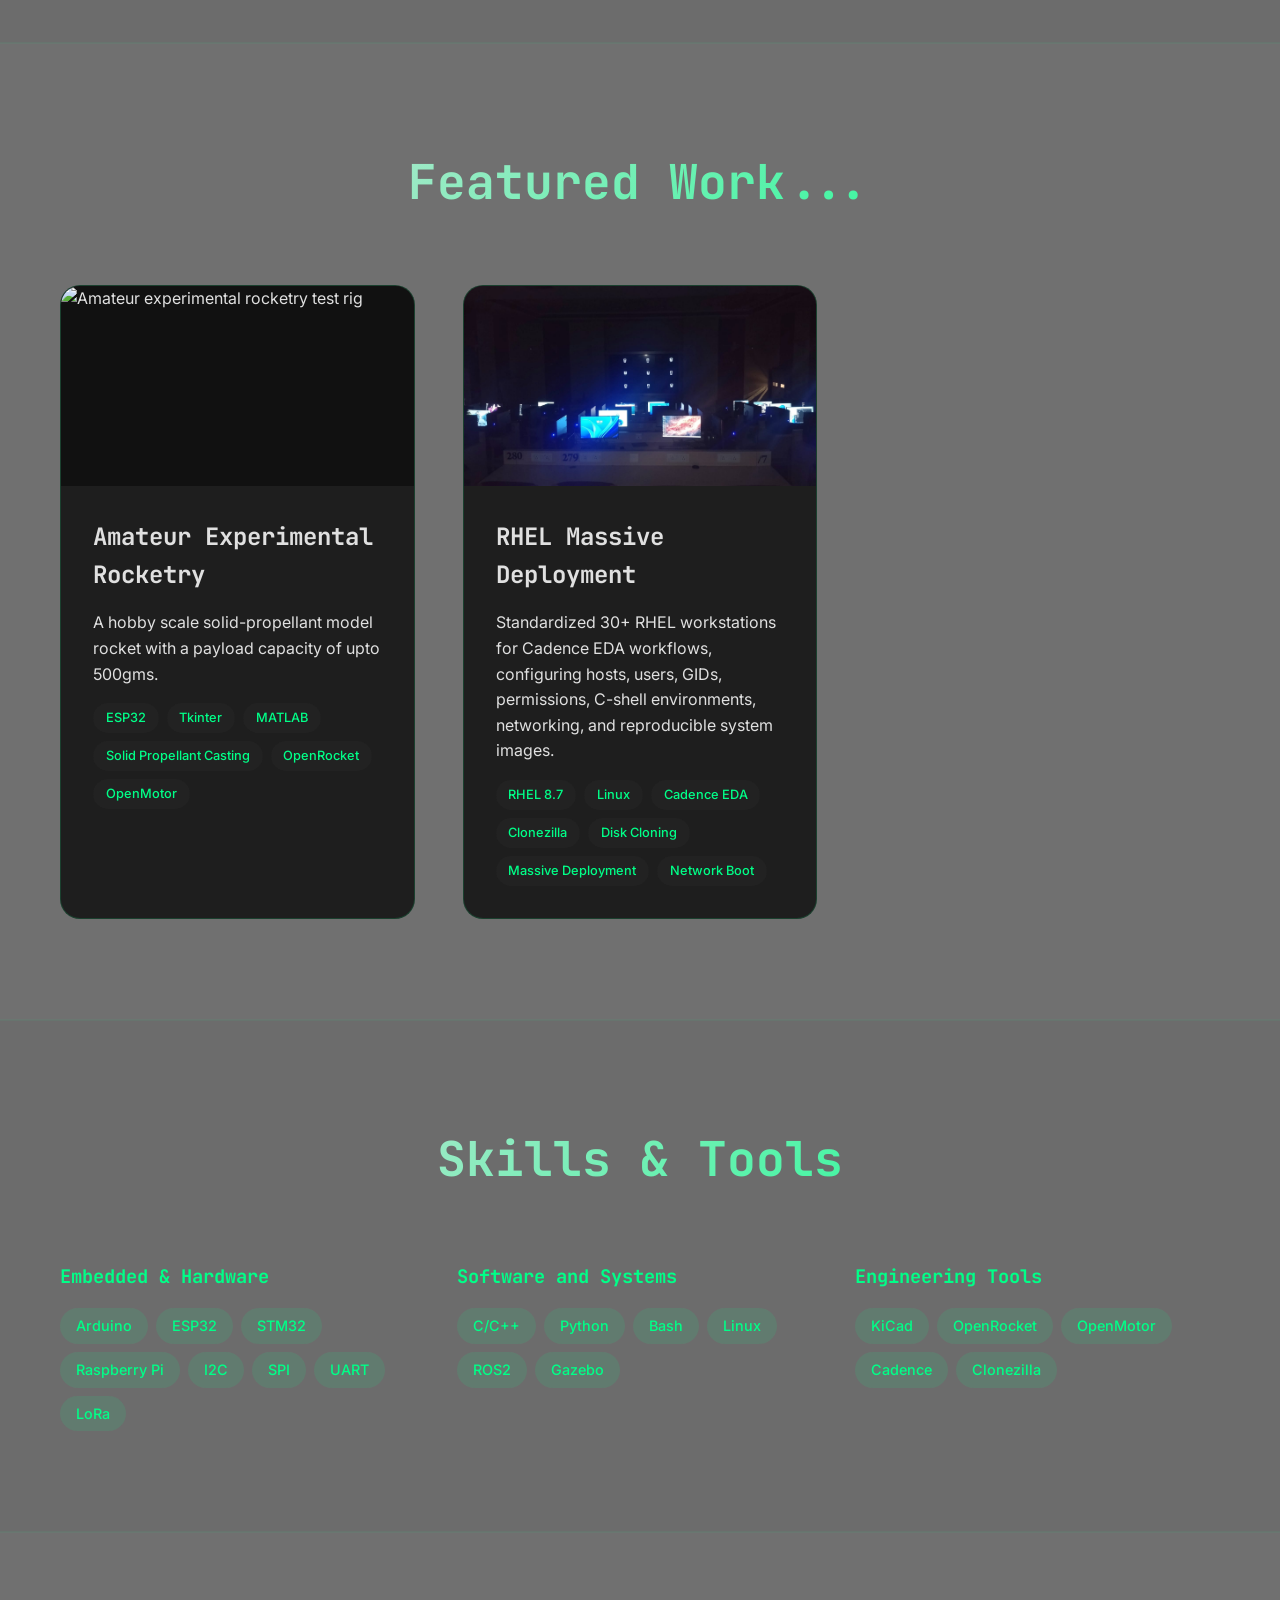
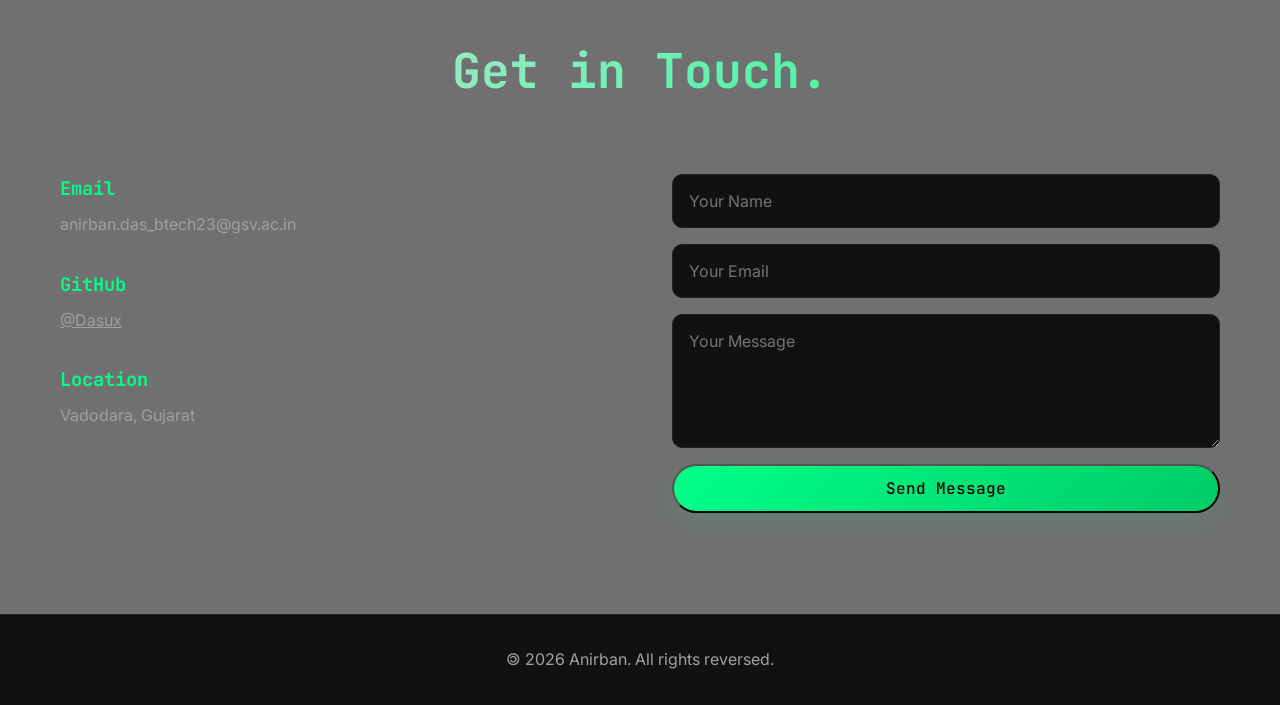
==== commit dcd3e032: "updated rocketry2.html" ====
--- a/index.html
+++ b/index.html
@@ -54,11 +54,13 @@
         </span>
     </a>
 
+    <!--
     <a href="https://discord.com/users/1206123636906397756" target="_blank" aria-label="Discord">
         <span class="icon-wrap">
             <img src="assets/discord.png" alt="Discord">
         </span>
     </a>
+    -->
 
     <a href="https://www.youtube.com/@das.a3004" target="_blank" aria-label="Youtube">
         <span class="icon-wrap">
@@ -172,30 +174,37 @@
             <h2 class="section-title">Skills & Tools</h2>
             <div class="skills-grid">
                 <div class="skill-category">
-                    <h3>Microcontrollers</h3>
+                    <h3>Embedded & Hardware</h3>
                     <div class="skill-tags">
                         <span>Arduino</span>
                         <span>ESP32</span>
                         <span>STM32</span>
                         <span>Raspberry Pi</span>
+                        <span>I2C</span>
+                        <span>SPI</span>
+                        <span>UART</span>
+                        <span>LoRa</span>
                     </div>
                 </div>
                 <div class="skill-category">
-                    <h3>Languages</h3>
+                    <h3>Software and Systems</h3>
                     <div class="skill-tags">
                         <span>C/C++</span>
                         <span>Python</span>
                         <span>Bash</span>
+			<span>Linux</span>
+			<span>ROS2</span>
+			<span>Gazebo</span>
                     </div>
                 </div>
                 <div class="skill-category">
-                    <h3>Protocols</h3>
+                    <h3>Engineering Tools</h3>
                     <div class="skill-tags">
-                        <span>I2C</span>
-                        <span>SPI</span>
-                        <span>UART</span>
-                        <span>CAN</span>
-                        <span>LoRa</span>
+			<span>KiCad</span>
+			<span>OpenRocket</span>
+			<span>OpenMotor</span>
+			<span>Cadence</span>
+			<span>Clonezilla</span>
                     </div>
                 </div>
             </div>
@@ -205,7 +214,7 @@
     <!-- Contact Section -->
     <section id="contact" class="contact">
         <div class="container">
-            <h2 class="section-title">Send me an Email!</h2>
+            <h2 class="section-title">Get in Touch.</h2>
             <div class="contact-content">
                 <div class="contact-info">
                     <div class="contact-item">
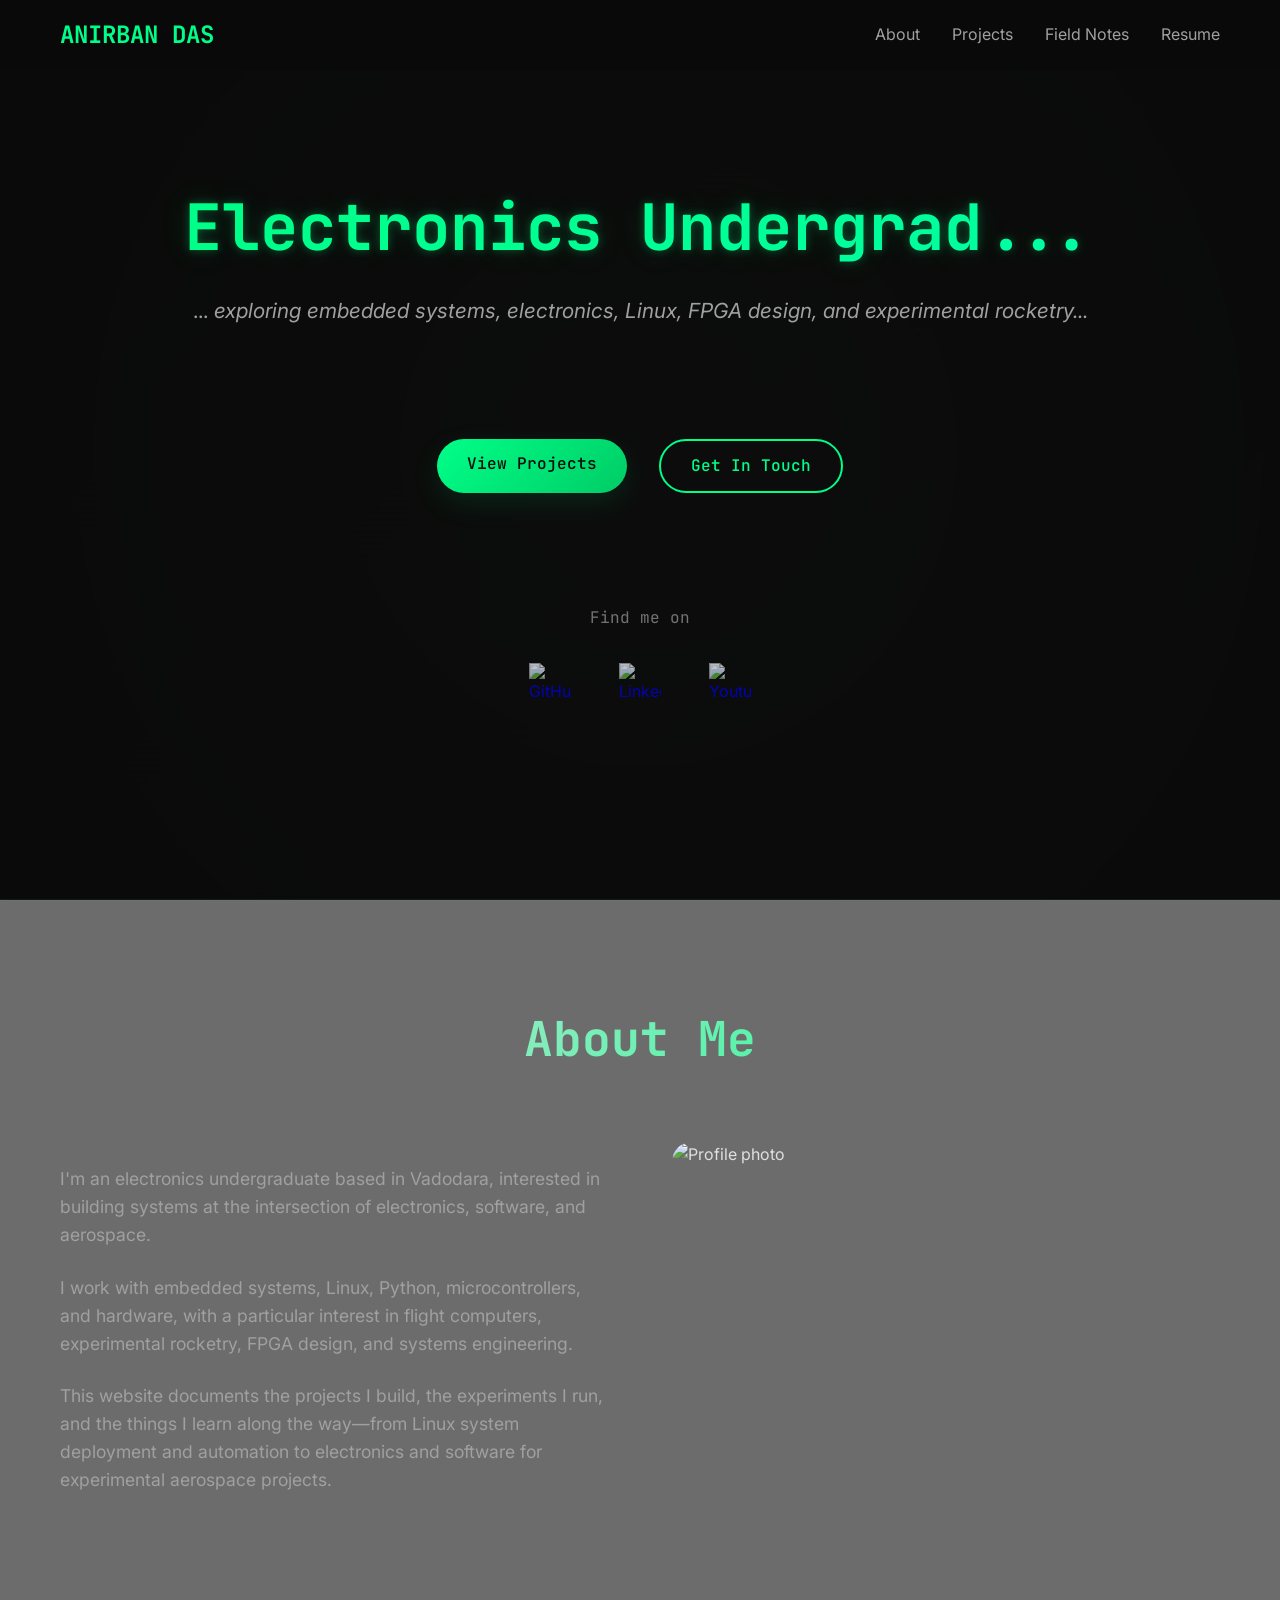
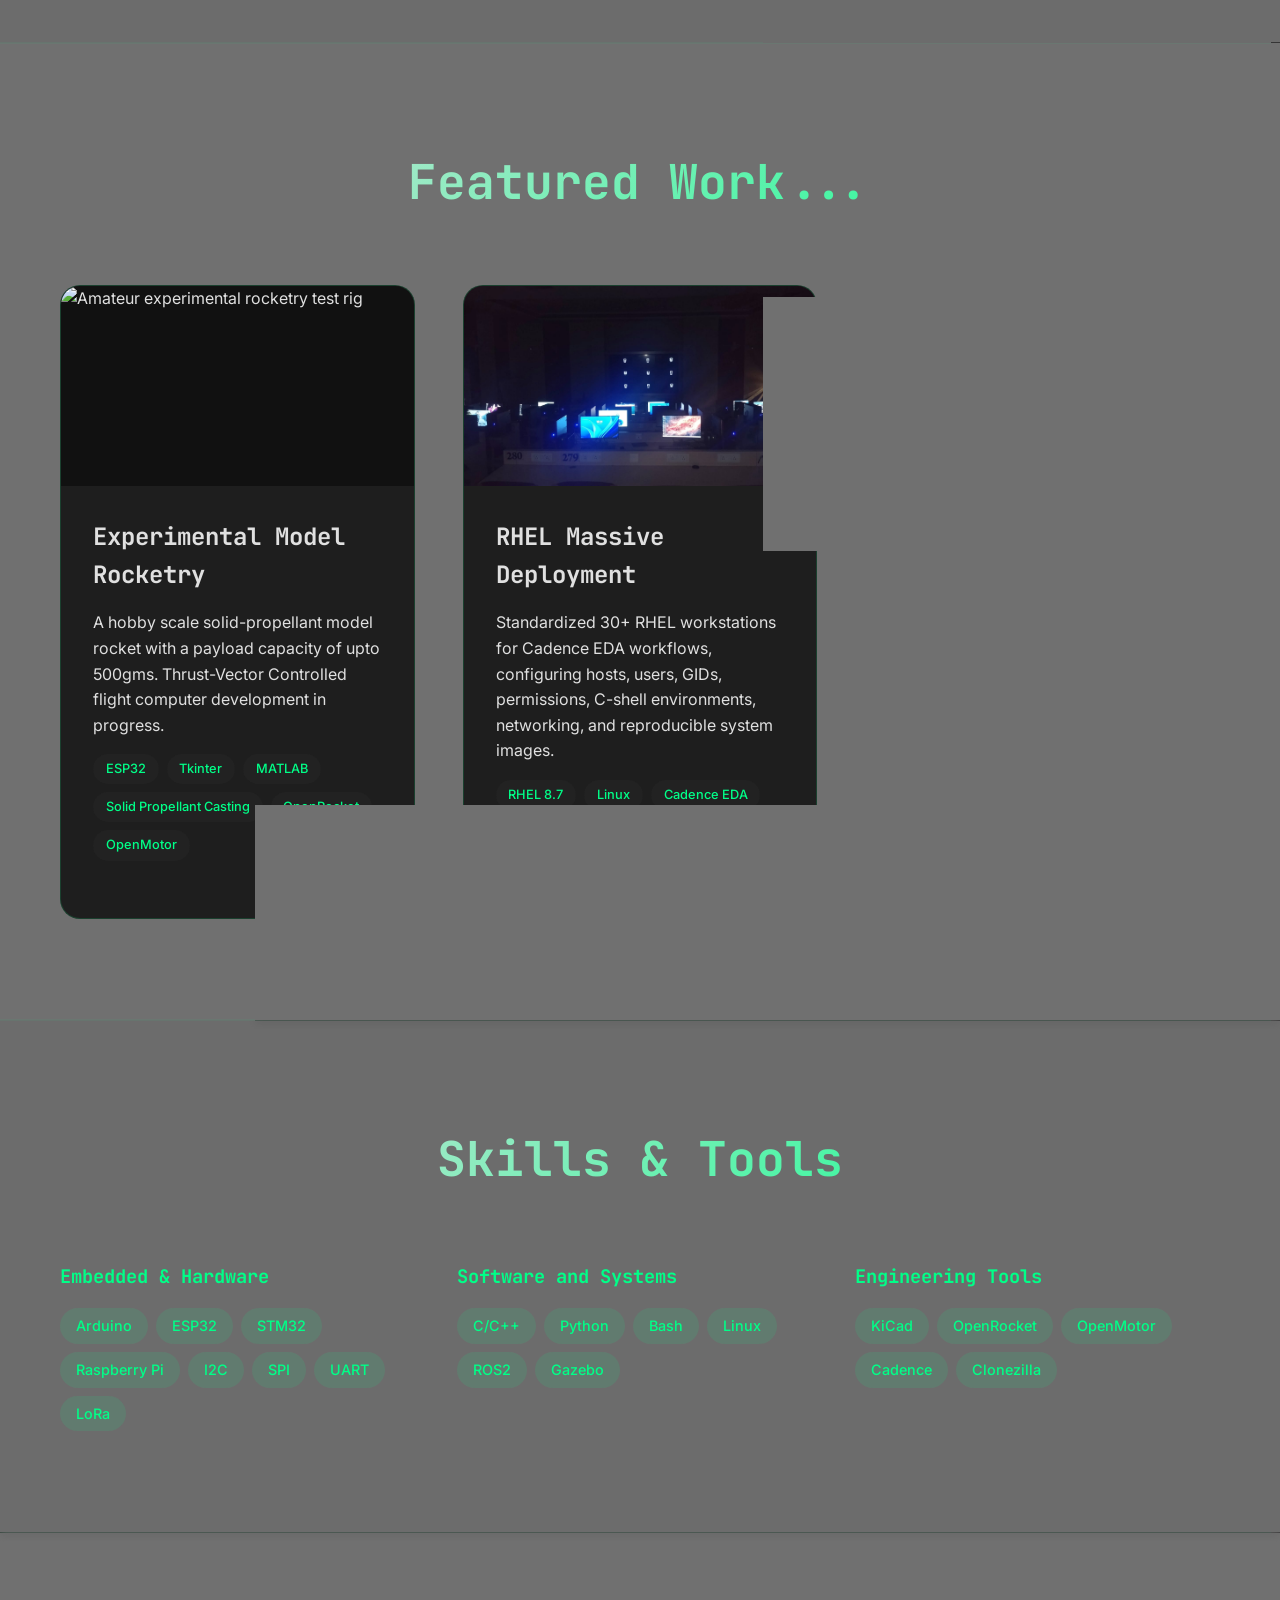
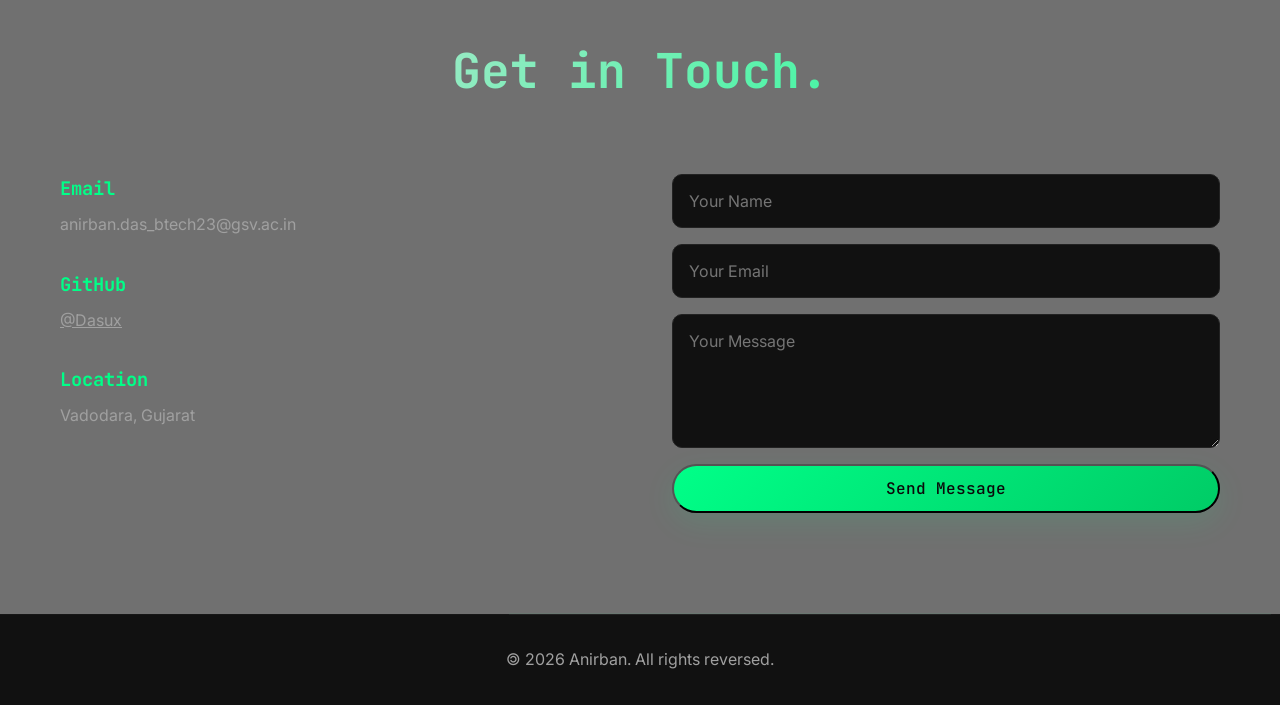
==== commit 2827846e: "updated rocket" ====
--- a/index.html
+++ b/index.html
@@ -114,8 +114,8 @@
                             <img src="assets/test_rig.jpeg" alt="Amateur experimental rocketry test rig">
                         </div>
                         <div class="project-content">
-                            <h3>Amateur Experimental Rocketry</h3>
-                            <p>A hobby scale solid-propellant model rocket with a payload capacity of upto 500gms. </p>
+                            <h3>Experimental Model Rocketry</h3>
+                            <p>A hobby scale solid-propellant model rocket with a payload capacity of upto 500gms. Thrust-Vector Controlled flight computer development in progress. </p>
                             <div class="project-tech">
                                 <span>ESP32</span>
                                 <span>Tkinter</span>
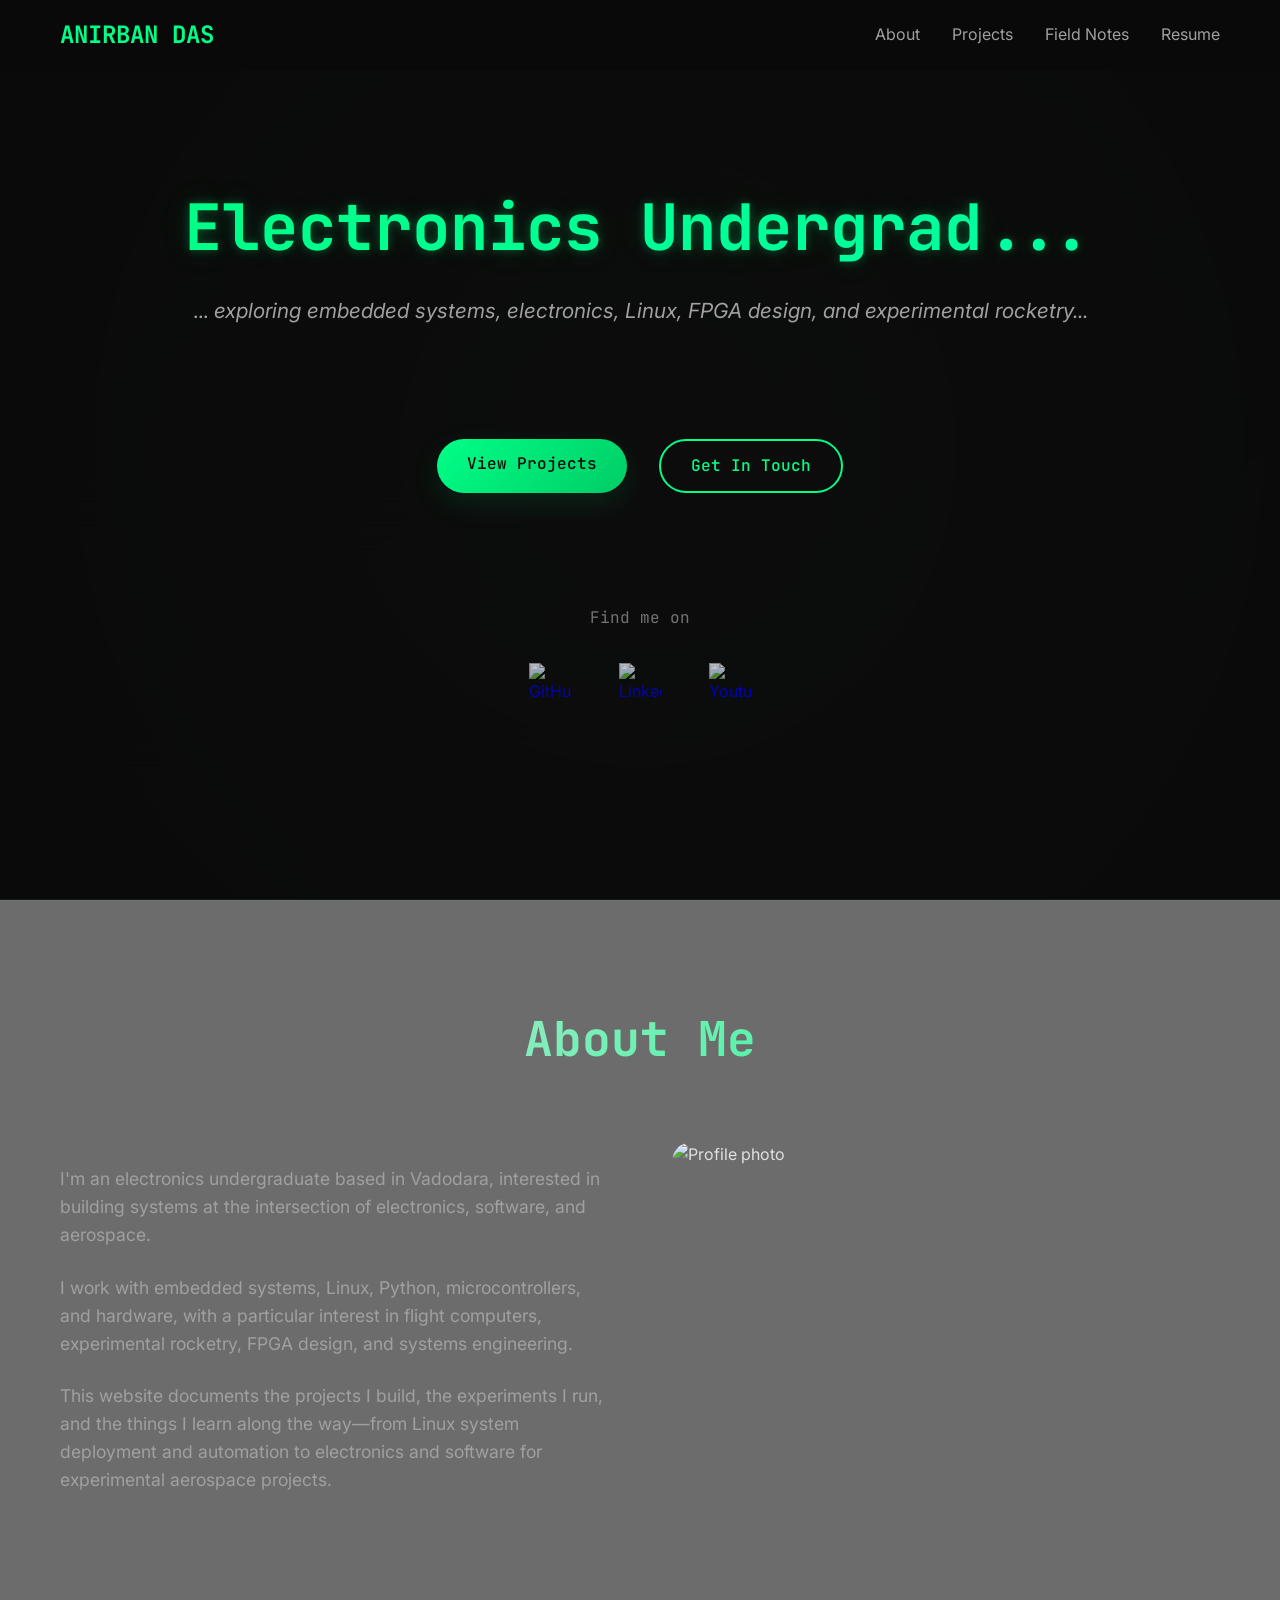
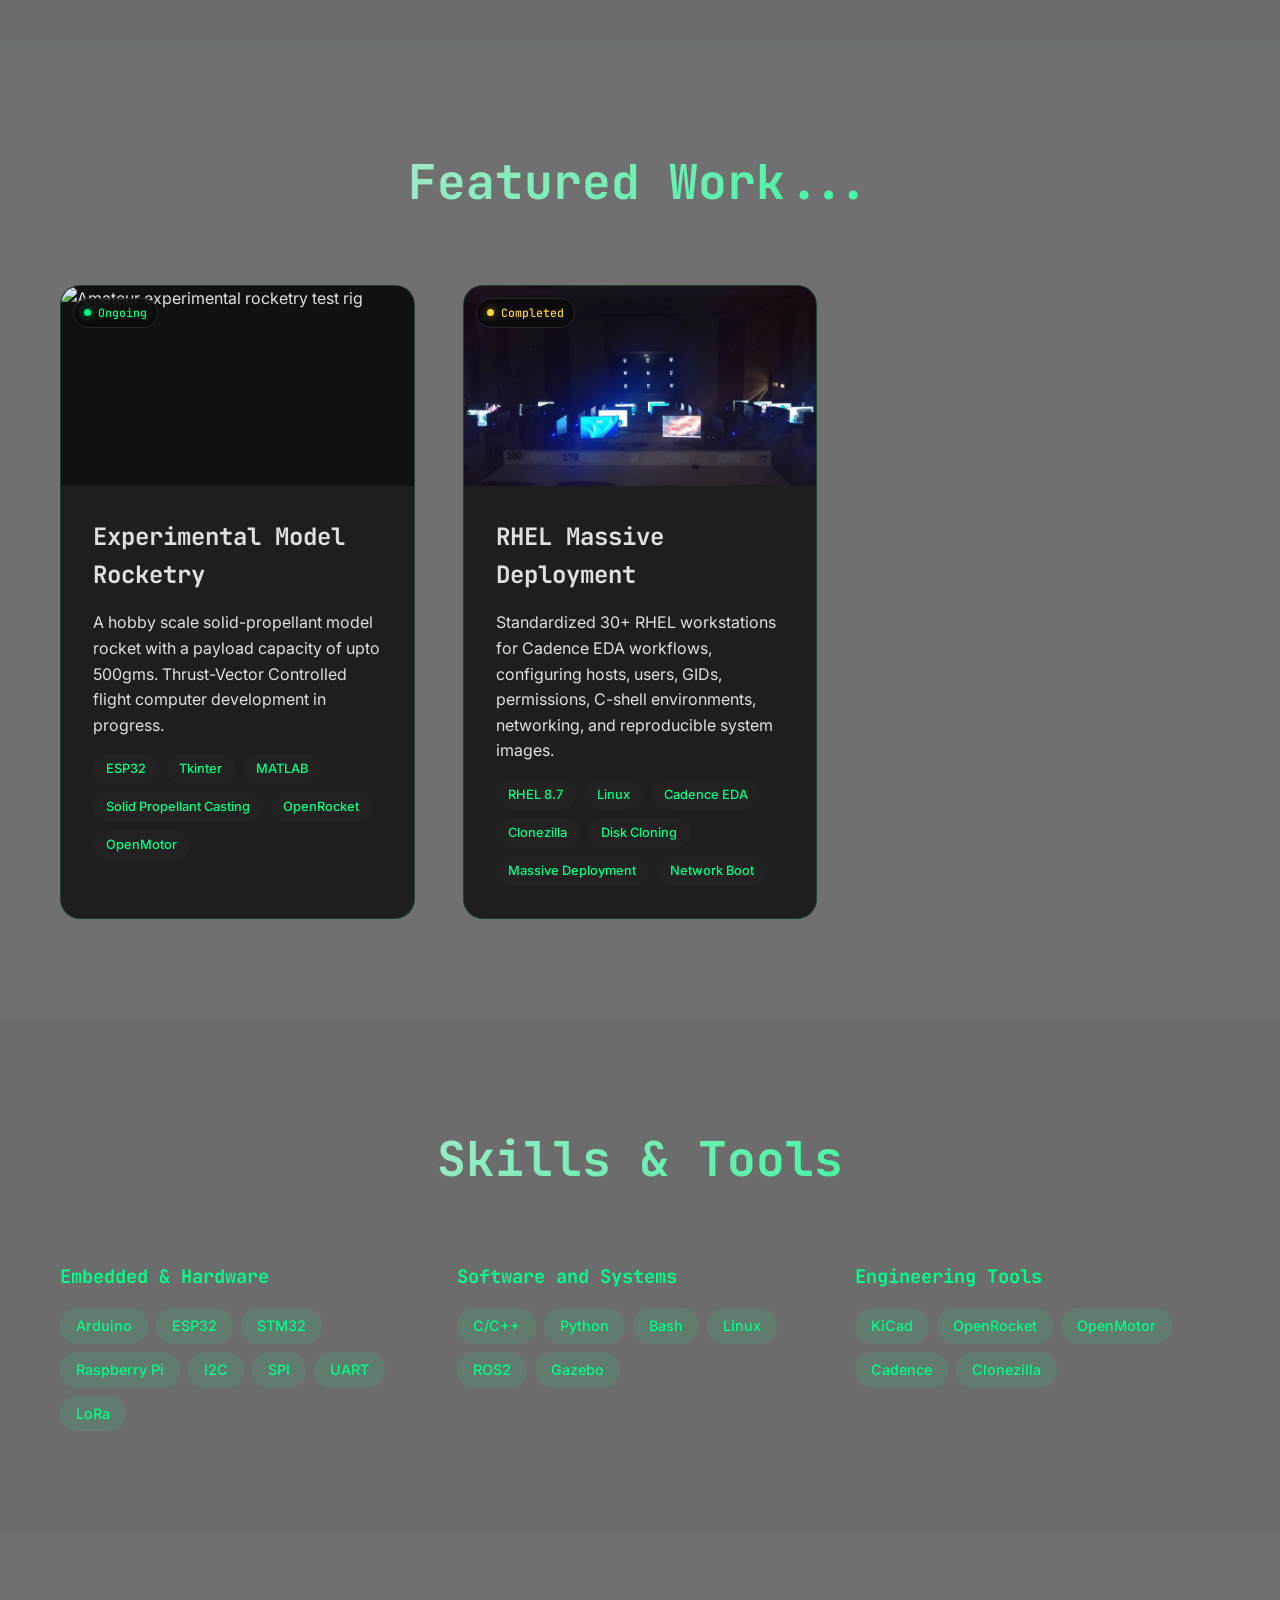
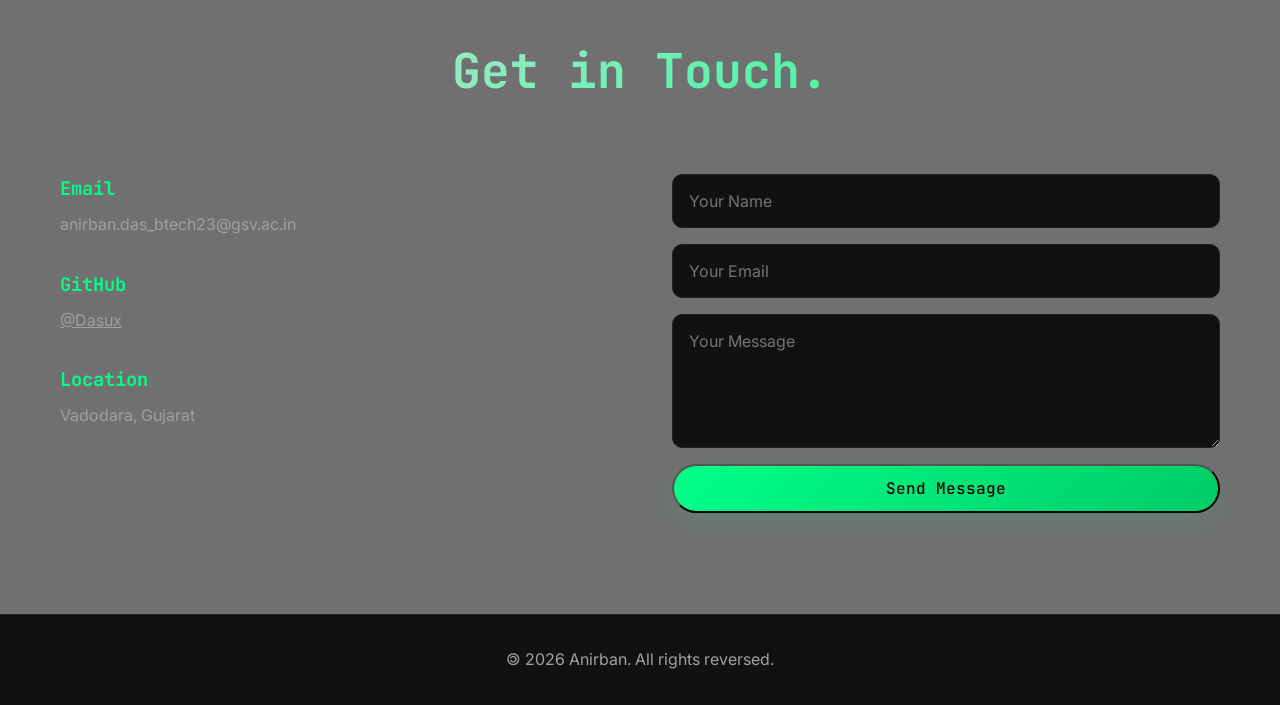
==== commit dded43ac: "updated index.html (added status icons for project-cards)" ====
--- a/index.html
+++ b/index.html
@@ -6,6 +6,7 @@
     <title>Portfolio</title>
     <link rel="stylesheet" href="style2.css">
     <link href="https://fonts.googleapis.com/css2?family=JetBrains+Mono:wght@400;500;700&family=Inter:wght@300;400;600&display=swap" rel="stylesheet">
+
 </head>
 <body>
     <!-- Navigation -->
@@ -110,8 +111,13 @@
             <div class="projects-grid">
                 <a href="projects/rocketry2.html" class="project-link">
                     <div class="project-card">
+
                         <div class="project-image">
                             <img src="assets/test_rig.jpeg" alt="Amateur experimental rocketry test rig">
+			 <div class="project-status ongoing">
+			    <span class="status-dot"></span>
+			    Ongoing
+			</div>
                         </div>
                         <div class="project-content">
                             <h3>Experimental Model Rocketry</h3>
@@ -132,6 +138,10 @@
                     <div class="project-card">
                         <div class="project-image">
                             <img src="assets/manthan2_2.jpeg" alt="RHEL massive deployment project">
+			    <div class="project-status completed">
+			    <span class="status-dot"></span>
+			    Completed
+			</div>
                         </div>
                         <div class="project-content">
                             <h3>RHEL Massive Deployment</h3>
@@ -246,5 +256,6 @@
             <p>&#x1F12F; 2026 Anirban. All rights reversed.</p>
         </div>
     </footer>
+
 </body>
 </html>
--- a/style2.css
+++ b/style2.css
@@ -429,6 +429,70 @@
     object-position: center;
 }
 
+/* Project Status */
+.project-status {
+    position: absolute;
+    top: 12px;
+    left: 12px;
+
+    display: inline-flex;
+    align-items: center;
+    gap: 7px;
+
+    padding: 5px 10px;
+
+    background: rgba(10, 10, 10, 0.75);
+    backdrop-filter: blur(8px);
+
+    border: 1px solid rgba(255, 255, 255, 0.12);
+    border-radius: 50px;
+
+    font-family: 'JetBrains Mono', monospace;
+    font-size: 0.72rem;
+    font-weight: 500;
+
+    color: var(--text-secondary);
+
+    z-index: 2;
+}
+
+.status-dot {
+    width: 7px;
+    height: 7px;
+    border-radius: 50%;
+    display: inline-block;
+}
+
+/* Ongoing */
+.project-status.ongoing .status-dot {
+    background: #00ff88;
+    box-shadow: 0 0 8px rgba(0, 255, 136, 0.7);
+}
+
+.project-status.ongoing {
+    color: #00ff88;
+}
+
+/* Completed */
+.project-status.completed .status-dot {
+    background: #ffd43b;
+    box-shadow: 0 0 8px rgba(255, 212, 59, 0.6);
+}
+
+.project-status.completed {
+    color: #ffd43b;
+}
+
+/* Planned */
+.project-status.planned .status-dot {
+    background: #ff4d4d;
+    box-shadow: 0 0 8px rgba(255, 77, 77, 0.6);
+}
+
+.project-status.planned {
+    color: #ff4d4d;
+}
+
 
 .project-category {
     background: rgba(0,0,0,0.7);
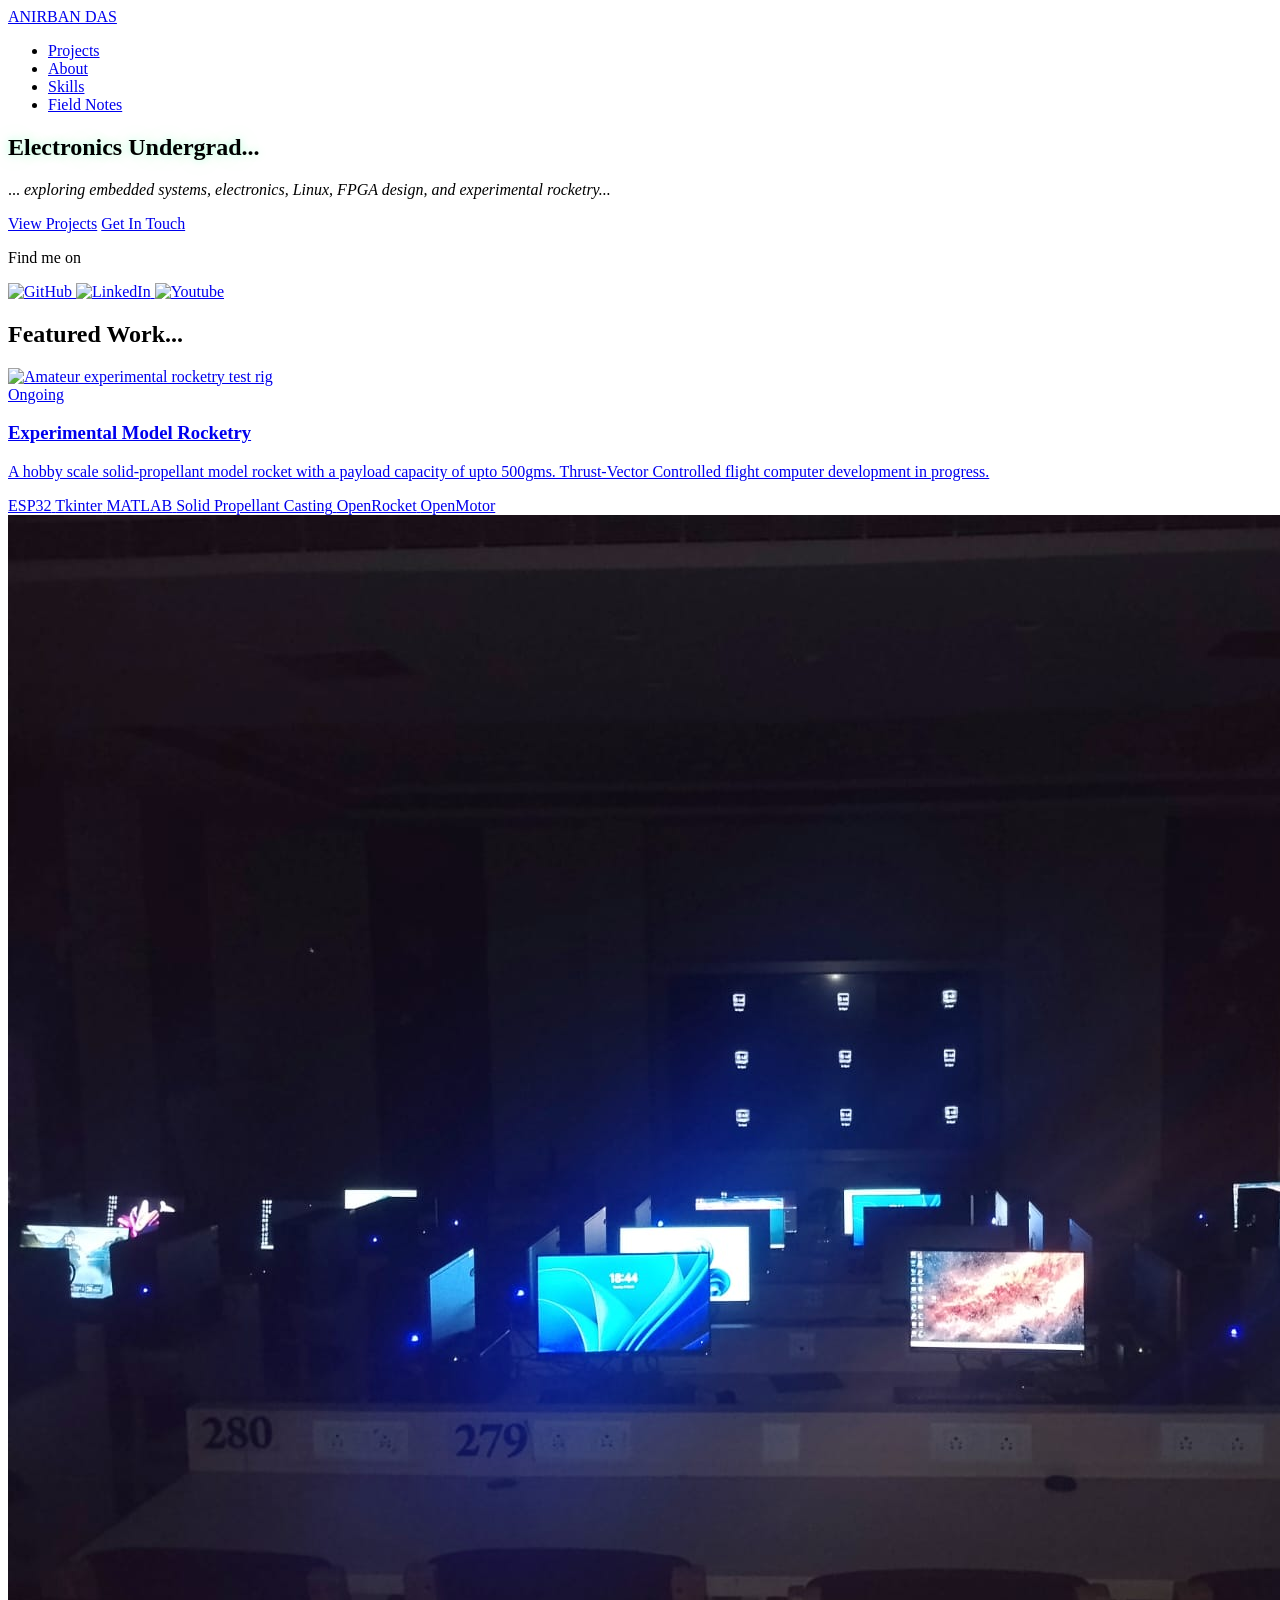
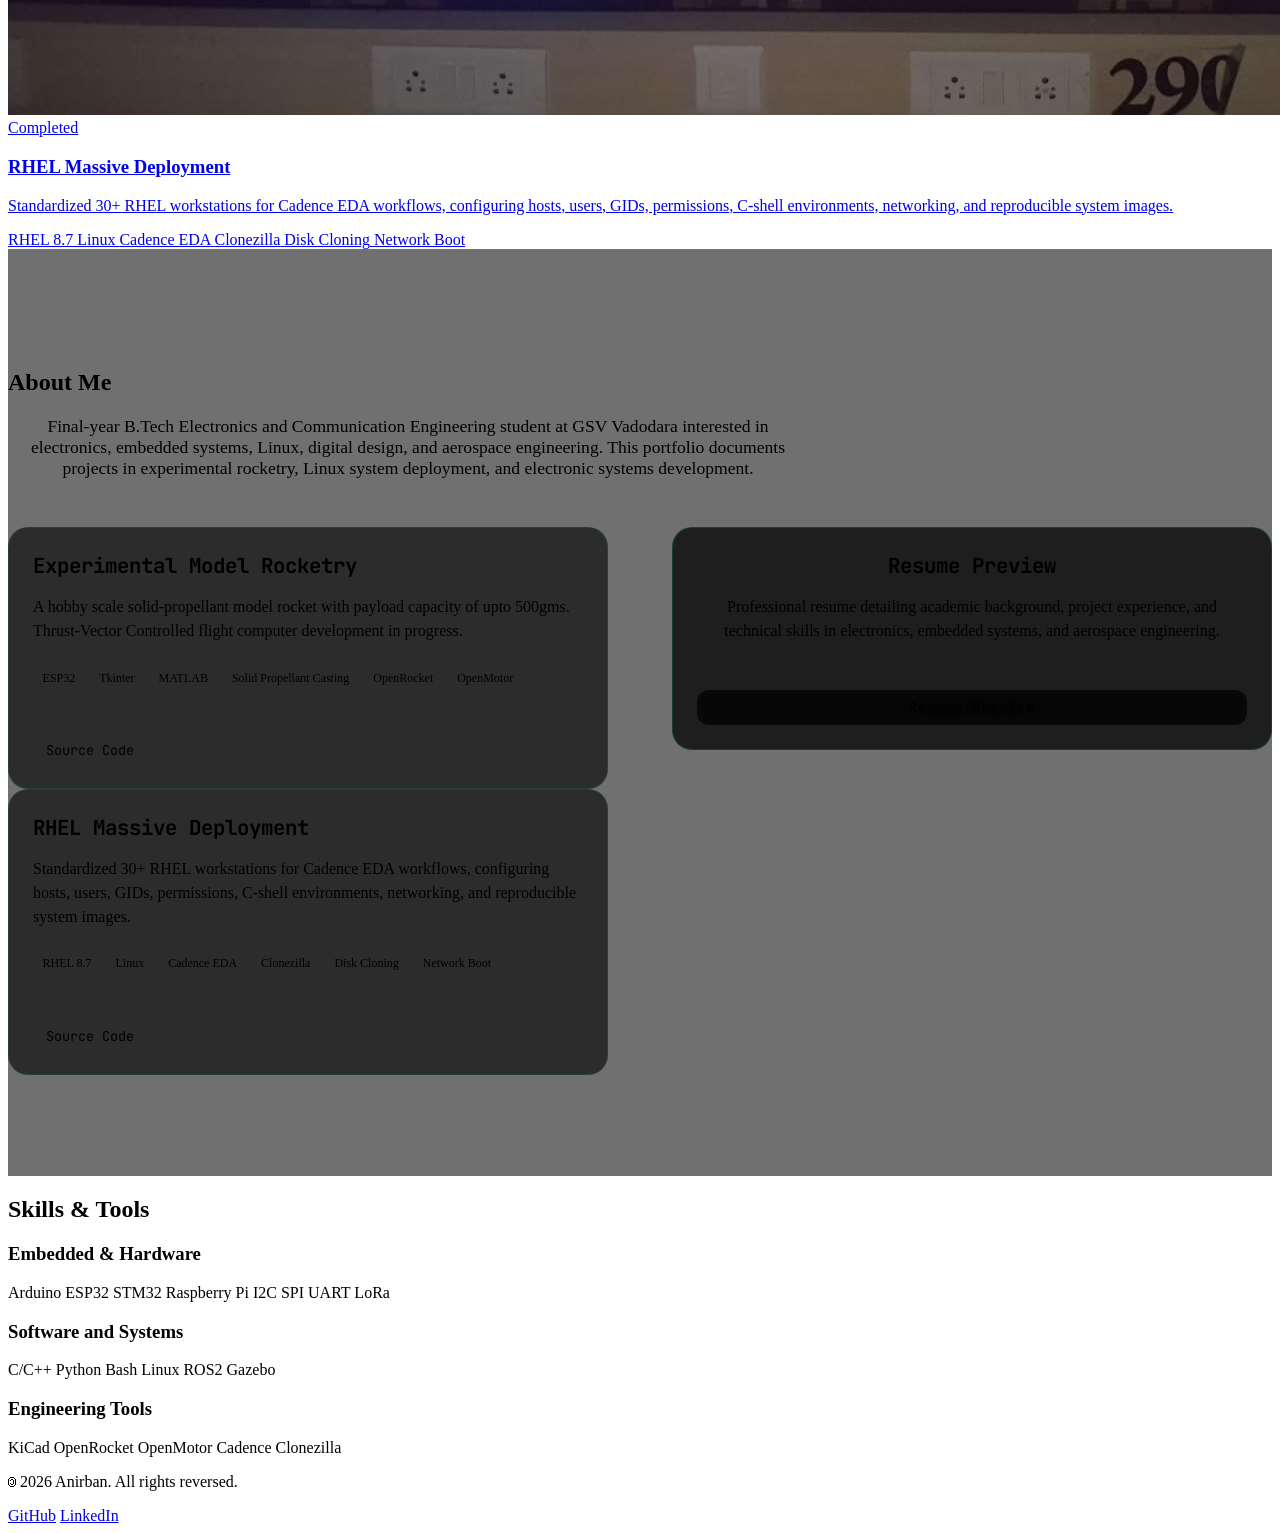
==== commit 840f54ff: "updated home page" ====
--- a/index.html
+++ b/index.html
@@ -14,10 +14,10 @@
         <div class="nav-container">
             <a href="#home" class="nav-logo">ANIRBAN DAS</a>
             <ul class="nav-menu">
-                <li><a href="#about">About</a></li>
                 <li><a href="#projects">Projects</a></li>
+                <li><a href="#about-extended">About</a></li>
+                <li><a href="#skills">Skills</a></li>
                 <li><a href="field_notes/notes.html">Field Notes</a></li>
-                <li><a href="#">Resume</a></li>
             </ul>
         </div>
     </nav>
@@ -34,14 +34,14 @@
 </p>
             <div class="hero-buttons">
                 <a href="#projects" class="btn btn-primary">View Projects</a>
-                <a href="#contact" class="btn btn-secondary">Get In Touch</a>
-            </div>
-        </div>
-        
-<p class="hero-links-label">Find me on</p>
-
-<div class="hero-links">
-        
+                <a href="#about-extended" class="btn btn-secondary">Get In Touch</a>
+            </div>
+        </div>
+
+    <p class="hero-links-label">Find me on</p>
+
+    <div class="hero-links">
+
 
     <a href="https://github.com/Dasux" target="_blank" aria-label="GitHub">
         <span class="icon-wrap">
@@ -70,38 +70,6 @@
     </a>
 </div>
 
-    </section>
-
-    <!-- About Section -->
-    <section id="about" class="about">
-        <div class="container">
-            <h2 class="section-title">About Me</h2>
-            <div class="about-grid">
-<div class="about-text">
-    <p>
-        I'm an electronics undergraduate based in Vadodara, interested in
-        building systems at the intersection of electronics, software, and aerospace.
-    </p>
-
-    <p>
-        I work with embedded systems, Linux, Python, microcontrollers, and hardware,
-        with a particular interest in flight computers, experimental rocketry,
-        FPGA design, and systems engineering.
-    </p>
-
-    <p>
-        This website documents the projects I build, the experiments I run,
-        and the things I learn along the way—from Linux system deployment
-        and automation to electronics and software for experimental aerospace projects.
-    </p>
-</div>
-                
-<div class="about-image">
-    <img src="assets/me_2.jpeg" alt="Profile photo" class="profile-image">
-</div>
-
-            </div>
-        </div>
     </section>
 
     <!-- Projects Section -->
@@ -114,10 +82,10 @@
 
                         <div class="project-image">
                             <img src="assets/test_rig.jpeg" alt="Amateur experimental rocketry test rig">
-			 <div class="project-status ongoing">
-			    <span class="status-dot"></span>
-			    Ongoing
-			</div>
+				 <div class="project-status ongoing">
+				    <span class="status-dot"></span>
+				    Ongoing
+				</div>
                         </div>
                         <div class="project-content">
                             <h3>Experimental Model Rocketry</h3>
@@ -138,10 +106,10 @@
                     <div class="project-card">
                         <div class="project-image">
                             <img src="assets/manthan2_2.jpeg" alt="RHEL massive deployment project">
-			    <div class="project-status completed">
-			    <span class="status-dot"></span>
-			    Completed
-			</div>
+				    <div class="project-status completed">
+				    <span class="status-dot"></span>
+				    Completed
+				</div>
                         </div>
                         <div class="project-content">
                             <h3>RHEL Massive Deployment</h3>
@@ -152,7 +120,6 @@
                                 <span>Cadence EDA</span>
                                 <span>Clonezilla</span>
                                 <span>Disk Cloning</span>
-                                <span>Massive Deployment</span>
                                 <span>Network Boot</span>
                             </div>
                         </div>
@@ -174,6 +141,61 @@
                     </div>
                 </div>
                             </div> -->
+            </div>
+        </div>
+    </section>
+
+    <!-- About Me + Resume + Selected Repositories Section -->
+    <section id="about-extended" class="about-extended">
+        <div class="container">
+            <h2 class="section-title">About Me</h2>
+            <p class="about-me-copy">
+                Final-year B.Tech Electronics and Communication Engineering student at GSV Vadodara
+                interested in electronics, embedded systems, Linux, digital design, and aerospace engineering.
+                This portfolio documents projects in experimental rocketry, Linux system deployment,
+                and electronic systems development.
+            </p>
+            <div class="about-columns">
+                <div class="repositories-column">
+                    <div class="repository-card">
+                        <h3>Experimental Model Rocketry</h3>
+                        <p>A hobby scale solid-propellant model rocket with payload capacity of upto 500gms. Thrust-Vector Controlled flight computer development in progress.</p>
+                        <div class="repo-tags">
+                            <span>ESP32</span>
+                            <span>Tkinter</span>
+                            <span>MATLAB</span>
+                            <span>Solid Propellant Casting</span>
+                            <span>OpenRocket</span>
+                            <span>OpenMotor</span>
+                        </div>
+                        <a href="https://github.com/Dasux/blog" target="_blank" rel="noreferrer" aria-label="Source Code">Source Code</a>
+                    </div>
+
+                    <div class="repository-card">
+                        <h3>RHEL Massive Deployment</h3>
+                        <p>Standardized 30+ RHEL workstations for Cadence EDA workflows, configuring hosts, users, GIDs, permissions, C-shell environments, networking, and reproducible system images.</p>
+                        <div class="repo-tags">
+                            <span>RHEL 8.7</span>
+                            <span>Linux</span>
+                            <span>Cadence EDA</span>
+                            <span>Clonezilla</span>
+                            <span>Disk Cloning</span>
+                            <span>Network Boot</span>
+                        </div>
+                        <a href="https://github.com/Dasux/Cadence-RTL-to-GDSII-Flow" target="_blank" rel="noreferrer" aria-label="Source Code">Source Code</a>
+                    </div>
+                </div>
+                <div class="resume-column">
+                    <div class="resume-card">
+                        <h3>Resume Preview</h3>
+                        <p>Professional resume detailing academic background, project experience, and technical skills in electronics, embedded systems, and aerospace engineering.</p>
+                        <!-- Link would point to actual resume when available -->
+                        <a href="https://github.com/Dasux" target="_blank" rel="noreferrer" aria-label="View GitHub Profile">View Profile</a>
+                        <div class="resume-preview-overlay">
+                            Resume Preview
+                        </div>
+                    </div>
+                </div>
             </div>
         </div>
     </section>
@@ -202,50 +224,21 @@
                         <span>C/C++</span>
                         <span>Python</span>
                         <span>Bash</span>
-			<span>Linux</span>
-			<span>ROS2</span>
-			<span>Gazebo</span>
+				<span>Linux</span>
+				<span>ROS2</span>
+				<span>Gazebo</span>
                     </div>
                 </div>
                 <div class="skill-category">
                     <h3>Engineering Tools</h3>
                     <div class="skill-tags">
-			<span>KiCad</span>
-			<span>OpenRocket</span>
-			<span>OpenMotor</span>
-			<span>Cadence</span>
-			<span>Clonezilla</span>
-                    </div>
-                </div>
-            </div>
-        </div>
-    </section>
-
-    <!-- Contact Section -->
-    <section id="contact" class="contact">
-        <div class="container">
-            <h2 class="section-title">Get in Touch.</h2>
-            <div class="contact-content">
-                <div class="contact-info">
-                    <div class="contact-item">
-                        <h3>Email</h3>
-                        <p>anirban.das_btech23@gsv.ac.in</p>
-                    </div>
-                    <div class="contact-item">
-                        <h3>GitHub</h3>
-                        <p><a href="https://github.com/Dasux">@Dasux</a></p>
-                    </div>
-                    <div class="contact-item">
-                        <h3>Location</h3>
-                        <p>Vadodara, Gujarat</p>
-                    </div>
-                </div>
-                <form class="contact-form">
-                    <input type="text" placeholder="Your Name" required>
-                    <input type="email" placeholder="Your Email" required>
-                    <textarea placeholder="Your Message" rows="5" required></textarea>
-                    <button type="submit" class="btn btn-primary">Send Message</button>
-                </form>
+				<span>KiCad</span>
+				<span>OpenRocket</span>
+				<span>OpenMotor</span>
+				<span>Cadence</span>
+				<span>Clonezilla</span>
+                    </div>
+                </div>
             </div>
         </div>
     </section>
@@ -254,8 +247,12 @@
     <footer class="footer">
         <div class="container">
             <p>&#x1F12F; 2026 Anirban. All rights reversed.</p>
+            <div class="footer-links">
+                <a href="https://github.com/Dasux" target="_blank" aria-label="GitHub">GitHub</a>
+                <a href="https://www.linkedin.com/in/anirban-das-1783492b6/" target="_blank" aria-label="LinkedIn">LinkedIn</a>
+            </div>
         </div>
     </footer>
 
 </body>
-</html>
+</html>
--- a/style2.css
+++ b/style2.css
@@ -1,653 +1,262 @@
-
-* {
-    margin: 0;
-    padding: 0;
-    box-sizing: border-box;
-}
-
-:root {
-    --bg-primary: #0a0a0a;
-    --bg-secondary: #111;
-    --text-primary: #e0e0e0;
-    --text-secondary: #a0a0a0;
-    --accent: #00ff88;
-    --accent-dark: #00cc66;
-    --border: #222;
-    --shadow: rgba(0, 255, 136, 0.1);
-}
-
-html, body {
-    height: 100%;
-}
-
-html {
-    height: 100%;
-    position: relative;
-    scroll-behavior: smooth;
-}
-
-html::before {
-    content: "";
-    position: fixed;        /* CHANGED: fixed instead of absolute */
-    top: 0;
-    left: 0;
-    width: 100%;
-    height: 100%;          /* CHANGED: 100% height always */
-    z-index: -1;           /* CHANGED: proper layering */
-
-    background:
-        /* Scanlines */
-        repeating-linear-gradient(
-            to bottom,
-            rgba(0, 255, 136, 0.03),
-            rgba(0, 255, 136, 0.03) 1px,
-            transparent 1px,
-            transparent 3px
-        ),
-        /* Grid */
-        linear-gradient(
-            rgba(0, 255, 136, 0.05) 1px,
-            transparent 1px
-        ),
-        linear-gradient(
-            90deg,
-            rgba(0, 255, 136, 0.05) 1px,
-            transparent 1px
-        ),
-        /* Base gradient */
-        linear-gradient(135deg, var(--bg-primary) 0%, var(--bg-secondary) 100%);
-}
-
-body {
-    font-family: 'Inter', sans-serif;
-    background: transparent; /* CHANGED: transparent to show html grid */
-    color: var(--text-primary);
-    line-height: 1.6;
-    overflow-x: hidden;
-    min-height: 100vh;
-    z-index: 0;
-}
-
-
-.container {
-    max-width: 1200px;
-    margin: 0 auto;
-    padding: 0 20px;
-}
-
-/* Navigation */
-.navbar {
-    position: fixed;
-    top: 0;
-    width: 100%;
-    background: rgba(10, 10, 10, 0.95);
-    backdrop-filter: blur(10px);
-    z-index: 1000;
-    padding: 1rem 0;
-    transition: all 0.3s ease;
-}
-
-.nav-container {
-    max-width: 1200px;
-    margin: 0 auto;
-    padding: 0 20px;
-    display: flex;
-    justify-content: space-between;
-    align-items: center;
-}
-
-.nav-logo {
-    font-family: 'JetBrains Mono', monospace;
-    font-size: 1.5rem;
-    font-weight: 700;
-    color: var(--accent);
-    text-decoration: none;
-}
-
-.nav-menu {
-    display: flex;
-    list-style: none;
-    gap: 2rem;
-}
-
-.nav-menu a {
-    color: var(--text-secondary);
-    text-decoration: none;
-    font-weight: 400;
-    transition: color 0.3s ease;
-}
-
-.nav-menu a:hover {
-    color: var(--accent);
-}
-
-section {
-    position: relative;
+/* Responsive */
+@media (max-width: 768px) {
+    .nav-menu {
+        display: none;
+    }
+
+    .about-grid,
+    .about-columns,
+    .contact-content {
+        grid-template-columns: 1fr;
+        gap: 2rem;
+    }
+
+    .hero-buttons {
+        flex-direction: column;
+        align-items: center;
+    }
+
+    .hero-stats {
+        gap: 2rem;
+    }
+
+    .section-title {
+        font-size: 2rem;
+    }
+
+    .projects-grid {
+        grid-template-columns: 1fr;
+        column-gap: 0;
+        row-gap: 1.5rem;
+    }
+
+    .about-columns {
+        flex-direction: column;
+        gap: 2rem;
+    }
+}
+
+@media (min-width: 769px) and (max-width: 1024px) {
+    .projects-grid {
+        grid-template-columns: repeat(2, minmax(0, 1fr));
+    }
+
+    .about-columns {
+        flex-direction: row;
+        gap: 3rem;
+    }
+}
+
+/* About Extended Section */
+.about-extended {
     background: rgba(10, 10, 10, 0.6);
     backdrop-filter: blur(4px);
     border-top: 1px solid rgba(0, 255, 136, 0.05);
     border-bottom: 1px solid rgba(0, 255, 136, 0.05);
     padding: 100px 0;
-}
-
-section:nth-child(even) {
+    position: relative;
+}
+
+.about-extended:nth-child(even) {
     background: rgba(17, 17, 17, 0.6);
 }
 
-/* Hero Section */
-.hero {
-    position: relative;
-    min-height: 100vh;
+.about-me-copy {
+    color: var(--text-secondary);
+    font-size: 1.1rem;
+    margin-bottom: 3rem;
+    max-width: 800px;
+    text-align: center;
+}
+
+.about-columns {
+    display: flex;
+    gap: 4rem;
+    align-items: flex-start;
+}
+
+.repositories-column,
+.resume-column {
+    flex: 1;
+}
+
+/* Repository Card Styles */
+.repository-card {
+    background: rgba(17, 17, 17, 0.7);
+    border-radius: 20px;
+    overflow: hidden;
+    border: 1px solid rgba(0, 255, 136, 0.1);
+    transition: all 0.3s ease;
+    box-shadow: 0 0 0 rgba(0,255,136,0);
+    height: 100%;
     display: flex;
     flex-direction: column;
-    justify-content: center;
-    align-items: center;
-    text-align: center;
-    padding-top: 80px;
-    
-    background-size:
-        100% 4px,
-        40px 40px,
-        40px 40px,
-        cover;
-}
-
-.hero-bg {
-  position: absolute;
-  inset: 0;
-  background: url("assets/desk.jpeg") center center / contain no-repeat;
-  opacity: 0.35;
-  z-index: 0;
-  filter: contrast(1.1);
-}
-
-.hero-overlay {
-  position: absolute;
-  inset: 0;
-  background: radial-gradient(
-    circle at center,
-    rgba(10,10,10,0.55),
-    rgba(10,10,10,0.95)
-  );
-  z-index: 0.5;
-}
-
-/* text layer */
-.hero-content {
-  position: relative;
-  z-index: 2;
-}
-
-
-.hero-title {
-  color: #00ff88;
-  text-shadow:
-    0 0 8px rgba(0,255,136,0.45),
-    0 0 18px rgba(0,255,136,0.25),
-    0 0 32px rgba(0,255,136,0.12);
-}
-
-
-.hero-links {
-    display: flex;
-    gap: 3rem;                /* spacing between icons */
-    margin-top: 2rem;
-    justify-content: center;
-    align-items: center;
-}
-
-.hero-links a {
+}
+
+.repository-card:hover {
+    transform: translateY(-3px);
+    box-shadow: 0 0 10px rgba(0, 255, 136, 0.1);
+}
+
+.repository-card h3 {
+    font-family: 'JetBrains Mono', monospace;
+    font-size: 1.3rem;
+    margin: 1.5rem 1.5rem 1rem;
+    color: var(--text-primary);
+}
+
+.repository-card p {
+    color: var(--text-secondary);
+    margin: 0 1.5rem 1.5rem;
+    line-height: 1.5;
+}
+
+.repo-tags {
+    display: flex;
+    flex-wrap: wrap;
+    gap: 0.3rem;
+    margin: 0 1.5rem 1.5rem;
+}
+
+.repo-tags span {
+    background: var(--border);
+    color: var(--accent);
+    padding: 0.2rem 0.6rem;
+    border-radius: 12px;
+    font-size: 0.75rem;
+    font-weight: 500;
+}
+
+.repository-card a {
+    margin: 1.5rem;
+    align-self: flex-start;
+    font-family: 'JetBrains Mono', monospace;
+    font-size: 0.85rem;
+    color: var(--accent);
     text-decoration: none;
-}
-
-/* fixed square = visual consistency */
-.icon-wrap {
-    width: 42px;
-    height: 42px;
-    display: flex;
-    align-items: center;
-    justify-content: center;
-}
-
-.icon-wrap img {
-    max-width: 100%;
-    max-height: 100%;
-    object-fit: contain;
-
-    opacity: 0.75;
-    transition:
-        opacity 0.25s ease,
-        transform 0.25s ease,
-        filter 0.25s ease;
-}
-
-.hero-title {
-    font-family: 'JetBrains Mono', monospace;
-    font-size: clamp(2.5rem, 5vw, 4rem);
-    font-weight: 700;
-    margin-bottom: 1rem;
-    background: linear-gradient(135deg, var(--accent), #00ffaa);
-    -webkit-background-clip: text;
-    -webkit-text-fill-color: transparent;
-    background-clip: text;
-    text-shadow:
-        0 0 10px rgba(0, 255, 136, 0.3),
-        0 0 30px rgba(0, 255, 136, 0.15);
-}
-
-
-
-
-.hero-links a:hover img {
-    opacity: 1;
-    transform: translateY(-3px) scale(1.08);
-    filter: drop-shadow(0 6px 18px rgba(0, 255, 136, 0.35));
-}
-
-.hero-subtitle {
-    font-size: 1.3rem;
-    color: var(--text-secondary);
-    max-width: 1000px;
-    margin-bottom: 7rem;
-    margin-top: 1rem;
-}
-
-@keyframes flicker {
-    0% { opacity: 1; }
-    50% { opacity: 0.98; }
-    100% { opacity: 1; }
-}
-@media (max-width: 480px) {
-    .hero-links {
-        gap: 1.5rem;
-        margin-top: 2.5rem;
-    }
-
-    .icon-wrap {
-        width: 36px;
-        height: 36px;
-    }
-}
-
-.hero-buttons {
-    display: flex;
-    gap: 2rem;
-    flex-wrap: wrap;
-    justify-content: center;
-}
-
-.btn {
-    padding: 12px 30px;
-    font-family: 'JetBrains Mono', monospace;
-    font-weight: 500;
-    text-decoration: none;
-    border-radius: 50px;
-    transition: all 0.3s ease;
-    font-size: 1rem;
-}
-
-
-.btn-primary {
-    background: linear-gradient(135deg, var(--accent), var(--accent-dark));
-    color: var(--bg-primary);
-    box-shadow: 0 10px 30px var(--shadow);
-}
-
-.btn-primary:hover {
-    transform: translateY(-2px);
-    box-shadow: 0 15px 40px var(--shadow);
-}
-
-.btn-secondary {
-    color: var(--accent);
-    border: 2px solid var(--accent);
-}
-
-.btn-secondary:hover {
+    padding: 0.3rem 0.8rem;
+    border: 1px solid var(--accent);
+    border-radius: 12px;
+    transition: all 0.3s ease;
+}
+
+.repository-card a:hover {
     background: var(--accent);
     color: var(--bg-primary);
 }
 
-.hero-links-label {
-    margin-top: 7rem;
-    font-family: 'JetBrains Mono', monospace;
-    font-size: 1rem;
-    color: var(--text-secondary);
-    opacity: 0.7;
-}
-
-
-
-
-.section-title {
-    font-family: 'JetBrains Mono', monospace;
-    font-size: 3rem;
-    font-weight: 700;
-    text-align: center;
-    margin-bottom: 4rem;
-    background: linear-gradient(135deg, var(--text-primary), var(--accent));
-    -webkit-background-clip: text;
-    -webkit-text-fill-color: transparent;
-    background-clip: text;
-}
-
-/* About */
-.about-grid {
-    display: grid;
-    grid-template-columns: 1fr 1fr;
-    gap: 4rem;
-    align-items: center;
-}
-
-.about-text p {
-    font-size: 1.1rem;
-    color: var(--text-secondary);
-    margin-bottom: 1.5rem;
-}
-
-
-.profile-image {
-    width: 100%;
-    height: 400px;
-    object-fit: cover;
-    border-radius: 20px;
-    display: block;
-    transition: 
-        box-shadow 0.3s ease,
-        transform 0.3s ease;
-}
-
-.profile-image:hover {
-    box-shadow: 
-        0 0 20px rgba(0, 255, 180, 0.4),
-        0 0 40px rgba(0, 255, 180, 0.2);
-    transform: translateY(-4px);
-}
-
-
-
-
-/* Projects */
-.projects-grid {
-    display: grid;
-    grid-template-columns: repeat(3, minmax(0, 1fr));
-    column-gap: 3rem;
-    row-gap: 1.75rem;
-}
-
-.project-link {
-    display: block;
-    text-decoration: none;
-}
-
-.project-card {
-    height: 100%;
+/* Resume Card Styles */
+.resume-card {
     background: rgba(17, 17, 17, 0.85);
     border-radius: 20px;
     overflow: hidden;
     border: 1px solid rgba(0, 255, 136, 0.15);
     transition: all 0.3s ease;
     box-shadow: 0 0 0 rgba(0,255,136,0);
-}
-
-.project-card:hover {
-    transform: translateY(-10px);
-    box-shadow: 0 0 25px rgba(0, 255, 136, 0.15);
-}
-
-.projects-grid a {
-  color: inherit;
-  text-decoration: none;
-}
-
-.projects-grid a:visited {
-  color: inherit;
-}
-
-.projects-grid a:hover {
-  color: inherit;
-}
-
-.projects-grid a:active {
-  color: inherit;
-}
-
-/*background: linear-gradient(135deg, var(--accent), var(--accent-dark)); */
-
-.project-image {
-    height: 200px;
+    height: 100%;
+    display: flex;
+    flex-direction: column;
     position: relative;
-    overflow: hidden;
-    background: var(--bg-secondary);
-}
-
-.project-image img {
-    width: 100%;
-    height: 100%;
-    display: block;
-    object-fit: cover;
-    object-position: center;
-}
-
-/* Project Status */
-.project-status {
+}
+
+.resume-card:hover {
+    transform: translateY(-5px);
+    box-shadow: 0 0 20px rgba(0, 255, 136, 0.1);
+}
+
+.resume-card h3 {
+    font-family: 'JetBrains Mono', monospace;
+    font-size: 1.3rem;
+    margin: 1.5rem 1.5rem 1rem;
+    color: var(--text-primary);
+    text-align: center;
+}
+
+.resume-card p {
+    color: var(--text-secondary);
+    margin: 0 1.5rem 1.5rem;
+    text-align: center;
+    line-height: 1.5;
+}
+
+.resume-preview-overlay {
     position: absolute;
-    top: 12px;
-    left: 12px;
-
-    display: inline-flex;
-    align-items: center;
-    gap: 7px;
-
-    padding: 5px 10px;
-
-    background: rgba(10, 10, 10, 0.75);
-    backdrop-filter: blur(8px);
-
-    border: 1px solid rgba(255, 255, 255, 0.12);
-    border-radius: 50px;
-
-    font-family: 'JetBrains Mono', monospace;
-    font-size: 0.72rem;
-    font-weight: 500;
-
-    color: var(--text-secondary);
-
-    z-index: 2;
-}
-
-.status-dot {
-    width: 7px;
-    height: 7px;
-    border-radius: 50%;
-    display: inline-block;
-}
-
-/* Ongoing */
-.project-status.ongoing .status-dot {
-    background: #00ff88;
-    box-shadow: 0 0 8px rgba(0, 255, 136, 0.7);
-}
-
-.project-status.ongoing {
-    color: #00ff88;
-}
-
-/* Completed */
-.project-status.completed .status-dot {
-    background: #ffd43b;
-    box-shadow: 0 0 8px rgba(255, 212, 59, 0.6);
-}
-
-.project-status.completed {
-    color: #ffd43b;
-}
-
-/* Planned */
-.project-status.planned .status-dot {
-    background: #ff4d4d;
-    box-shadow: 0 0 8px rgba(255, 77, 77, 0.6);
-}
-
-.project-status.planned {
-    color: #ff4d4d;
-}
-
-
-.project-category {
-    background: rgba(0,0,0,0.7);
-    color: white;
-    padding: 0.5rem 1rem;
-    border-radius: 20px;
-    font-size: 0.8rem;
-    font-weight: 600;
-}
-
-.project-content {
-    padding: 2rem;
-}
-
-.project-content h3 {
-    font-family: 'JetBrains Mono', monospace;
-    font-size: 1.5rem;
-    margin-bottom: 1rem;
-}
-
-.project-tech {
-    display: flex;
-    flex-wrap: wrap;
-    gap: 0.5rem;
-    margin-top: 1rem;
-}
-
-.project-tech span {
-    background: var(--border);
-    color: var(--accent);
-    padding: 0.3rem 0.8rem;
-    border-radius: 15px;
-    font-size: 0.8rem;
-    font-weight: 500;
-}
-
-/* Skills */
-.skills-grid {
-    display: grid;
-    grid-template-columns: repeat(auto-fit, minmax(300px, 1fr));
-    gap: 2rem;
-}
-
-.skill-category h3 {
-    font-family: 'JetBrains Mono', monospace;
-    margin-bottom: 1rem;
-    color: var(--accent);
-}
-
-.skill-tags {
-    display: flex;
-    flex-wrap: wrap;
-    gap: 0.5rem;
-}
-
-.skill-tags span {
-    background: rgba(0, 255, 136, 0.1);
-    color: var(--accent);
-    padding: 0.4rem 1rem;
-    border-radius: 20px;
+    bottom: 1.5rem;
+    left: 1.5rem;
+    right: 1.5rem;
+    background: rgba(0, 0, 0, 0.6);
+    color: var(--accent);
+    font-family: 'JetBrains Mono', monospace;
     font-size: 0.9rem;
     font-weight: 500;
-}
-
-/* Contact */
-.contact-content {
-    display: grid;
-    grid-template-columns: 1fr 1fr;
-    gap: 4rem;
-}
-
-.contact-item {
-    margin-bottom: 2rem;
-}
-
-.contact-item h3 {
-    color: var(--accent);
-    margin-bottom: 0.5rem;
-    font-family: 'JetBrains Mono', monospace;
-}
-
-.contact-item p, .contact-item a {
-    color: var(--text-secondary);
-}
-
-.contact-form {
-    display: flex;
-    flex-direction: column;
-    gap: 1rem;
-}
-
-.contact-form input,
-.contact-form textarea {
-    background: var(--bg-secondary);
-    border: 1px solid var(--border);
-    color: var(--text-primary);
-    padding: 1rem;
-    border-radius: 10px;
-    font-family: inherit;
-    font-size: 1rem;
-}
-
-.contact-form input:focus,
-.contact-form textarea:focus {
-    outline: none;
-    border-color: var(--accent);
-    box-shadow: 0 0 0 3px rgba(0, 255, 136, 0.1);
-}
-
-/* Footer */
-.footer {
-    background: var(--bg-secondary);
-    padding: 2rem 0;
-    text-align: center;
-    border-top: 1px solid var(--border);
-}
-
-.footer p {
-    color: var(--text-secondary);
-}
-
-/* Responsive */
-@media (max-width: 768px) {
-    .nav-menu {
-        display: none;
-    }
-    
-    .about-grid,
-    .contact-content {
-        grid-template-columns: 1fr;
-        gap: 2rem;
-    }
-    
-    .hero-buttons {
-        flex-direction: column;
-        align-items: center;
-    }
-    
-    .hero-stats {
-        gap: 2rem;
-    }
-    
-    .section-title {
-        font-size: 2rem;
-    }
-
-    .projects-grid {
-        grid-template-columns: 1fr;
-        column-gap: 0;
-        row-gap: 1.5rem;
-    }
-}
-
-@media (min-width: 769px) and (max-width: 1024px) {
-    .projects-grid {
-        grid-template-columns: repeat(2, minmax(0, 1fr));
-    }
-}
+    padding: 0.5rem 1rem;
+    border-radius: 12px;
+    text-align: center;
+    backdrop-filter: blur(4px);
+}
+
+.resume-card a {
+    margin: 1.5rem;
+    align-self: center;
+    font-family: 'JetBrains Mono', monospace;
+    font-size: 0.85rem;
+    color: var(--accent);
+    text-decoration: none;
+    padding: 0.5rem 1.2rem;
+    border: 2px solid var(--accent);
+    border-radius: 20px;
+    transition: all 0.3s ease;
+}
+
+.resume-card a:hover {
+    background: var(--accent);
+    color: var(--bg-primary);
+}
+
+/* Visual Refinements - Reduce glow and intensity */
+/* Hero Section - reduce text-shadow */
+.hero-title {
+    text-shadow:
+      0 0 8px rgba(0,255,136,0.3),
+      0 0 30px rgba(0,255,136,0.15);
+}
+
+/* Buttons - reduce hover intensity */
+.btn-primary:hover {
+    transform: translateY(-1px);
+    box-shadow: 0 10px 25px var(--shadow);
+}
+
+.btn-secondary:hover {
+    background: var(--accent);
+    color: var(--bg-primary);
+}
+
+/* Social Icons - reduce hover effects */
+.hero-links a:hover img {
+    opacity: 0.9;
+    transform: translateY(-2px) scale(1.03);
+    filter: drop-shadow(0 3px 8px rgba(0, 255, 136, 0.2));
+}
+
+/* Project Cards - reduce hover intensity */
+.project-card:hover {
+    transform: translateY(-5px);
+    box-shadow: 0 0 15px rgba(0, 255, 136, 0.1);
+}
+
+/* Section Titles - slightly reduce gradient intensity */
+.section-title {
+    background: linear-gradient(135deg, var(--text-primary), var(--accent-dark));
+}
+
+/* Status Indicators - reduce glow */
+.project-status.ongoing .status-dot {
+    box-shadow: 0 0 6px rgba(0, 255, 136, 0.5);
+}
+.project-status.completed .status-dot {
+    box-shadow: 0 0 6px rgba(255, 212, 59, 0.4);
+}
+.project-status.planned .status-dot {
+    box-shadow: 0 0 6px rgba(255, 77, 77, 0.4);
+}
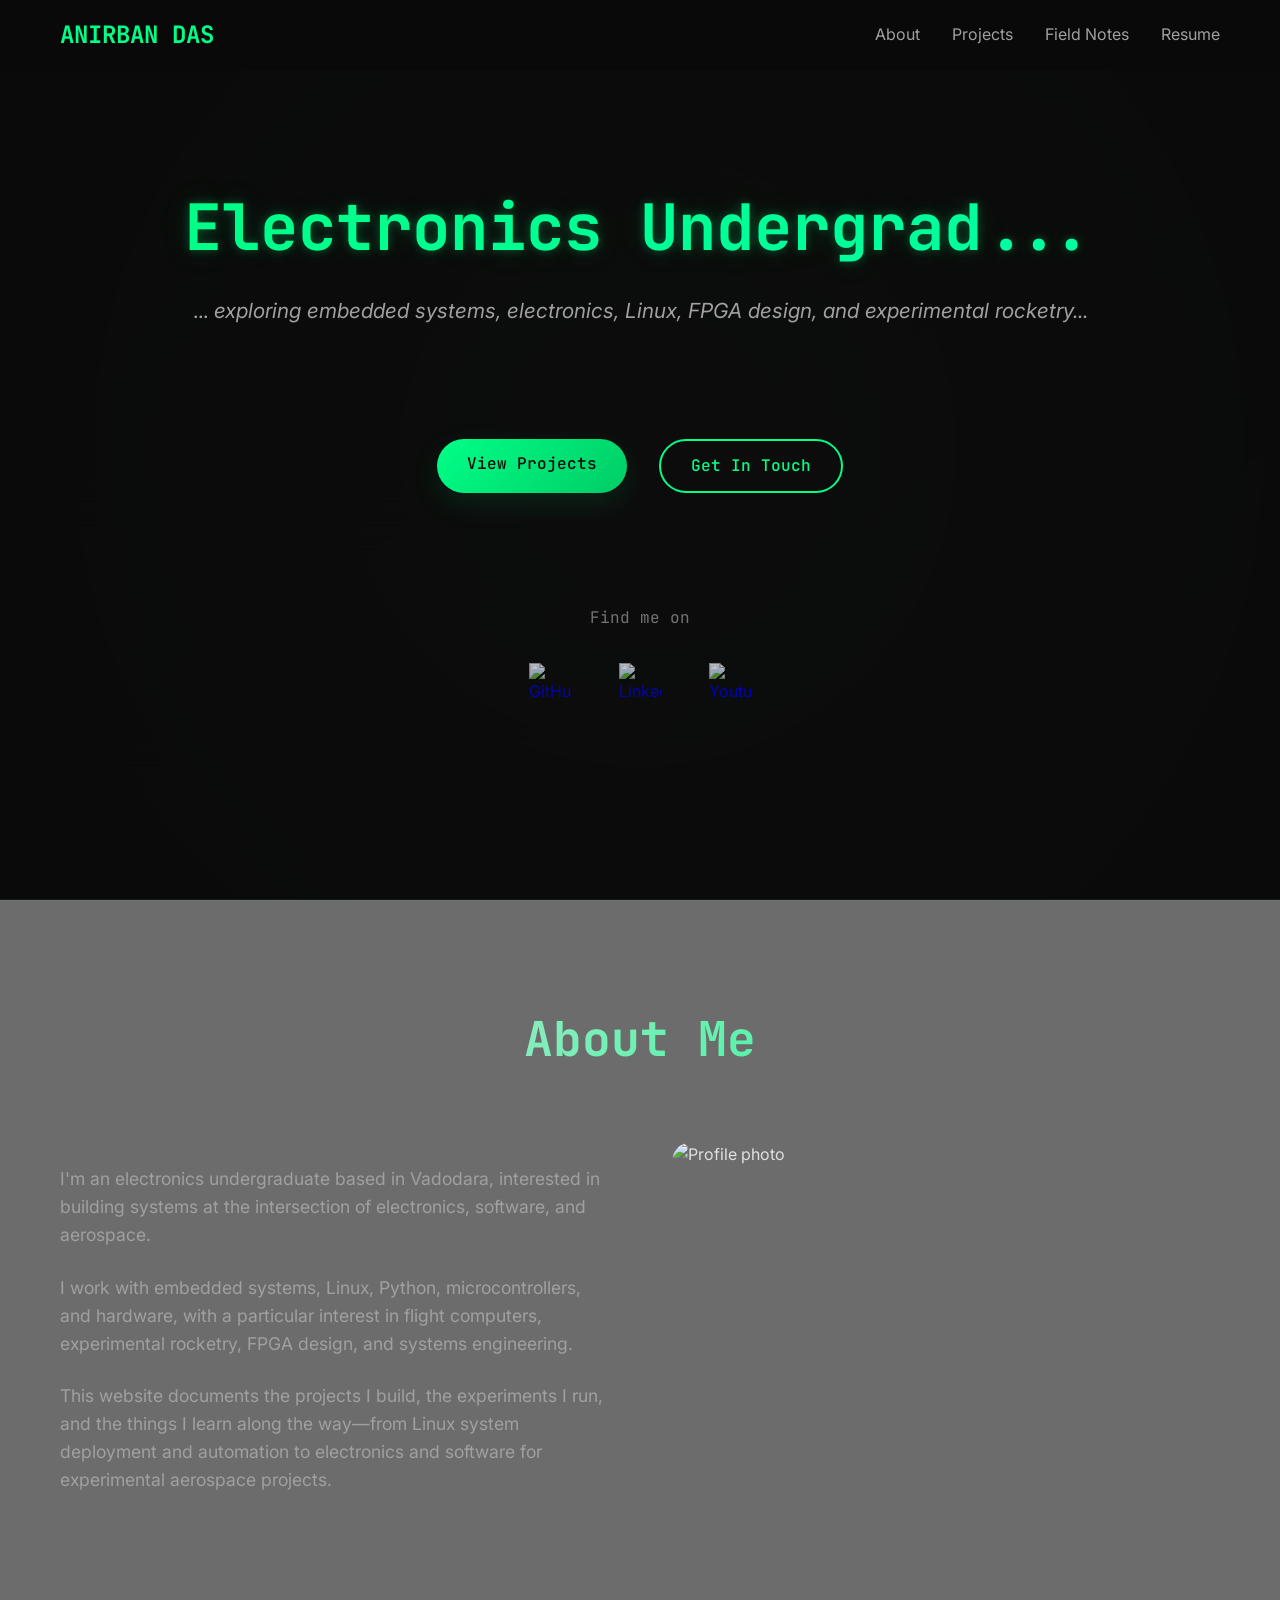
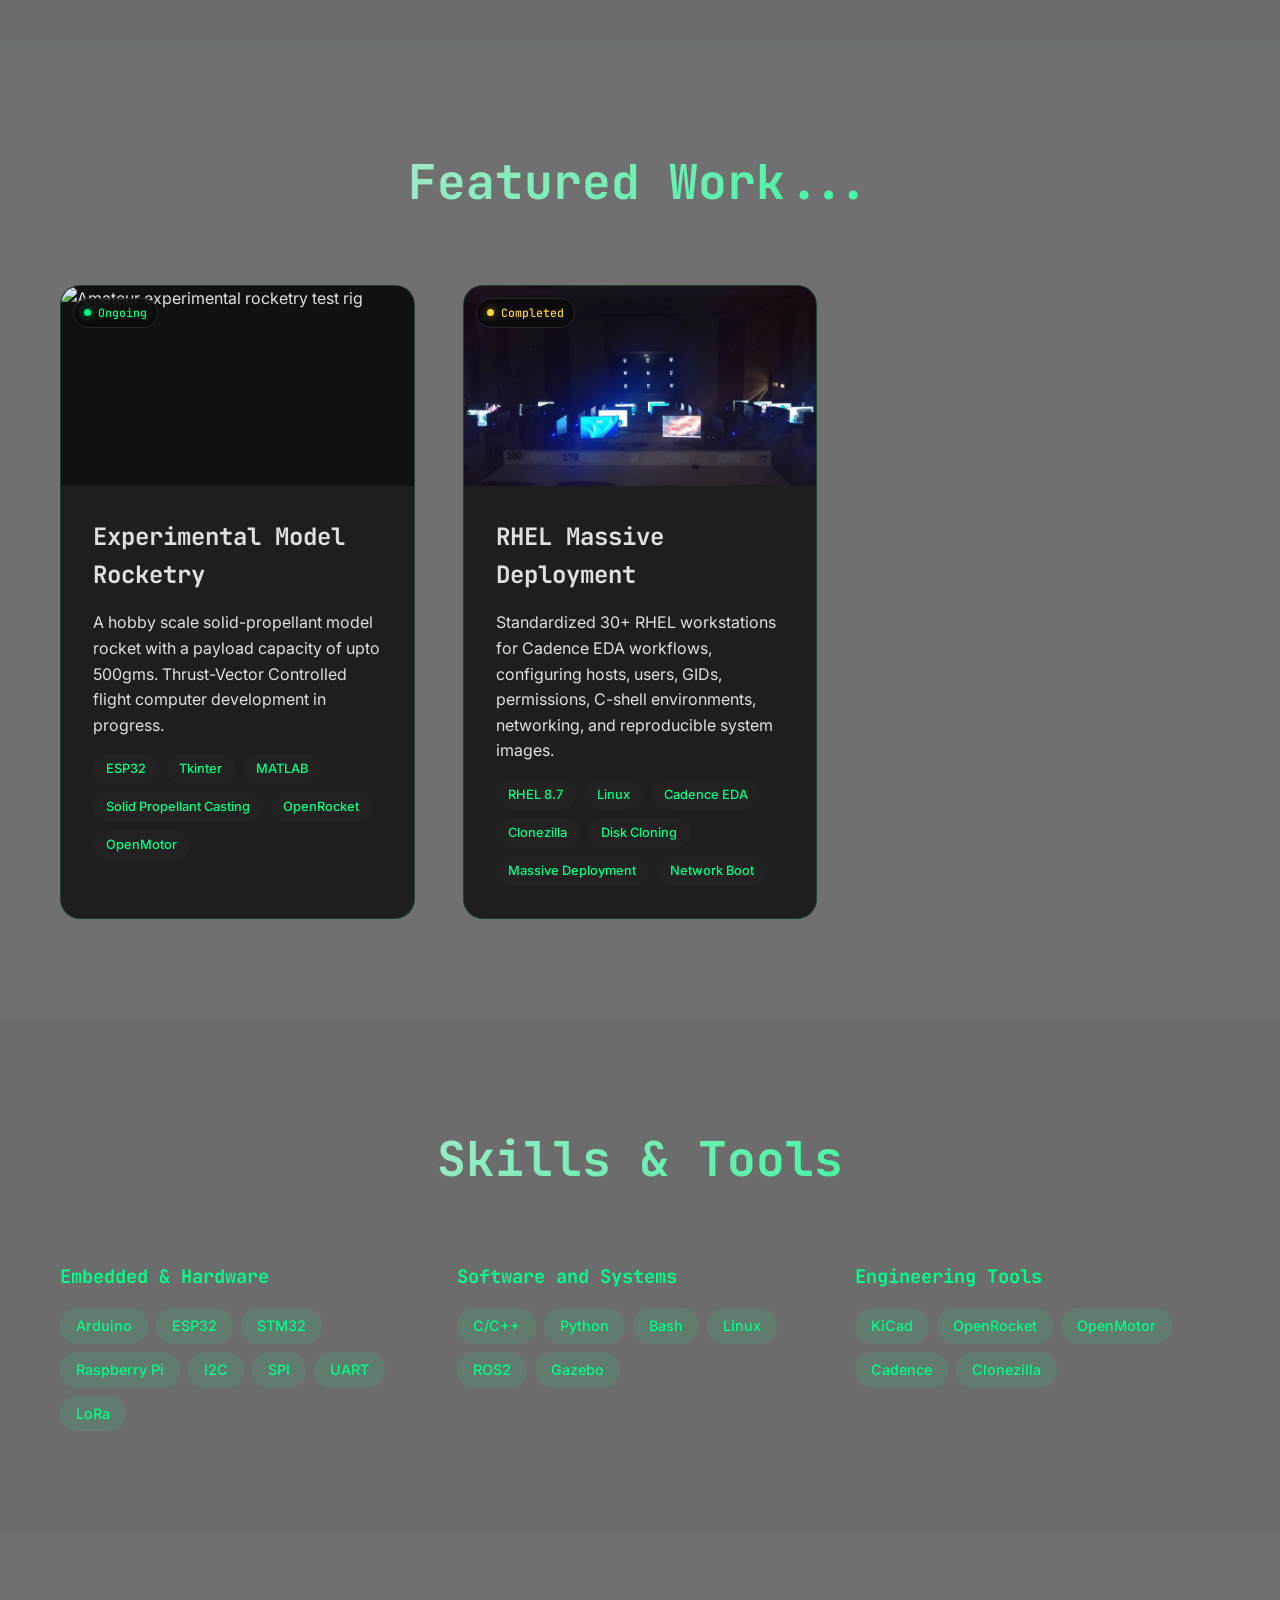
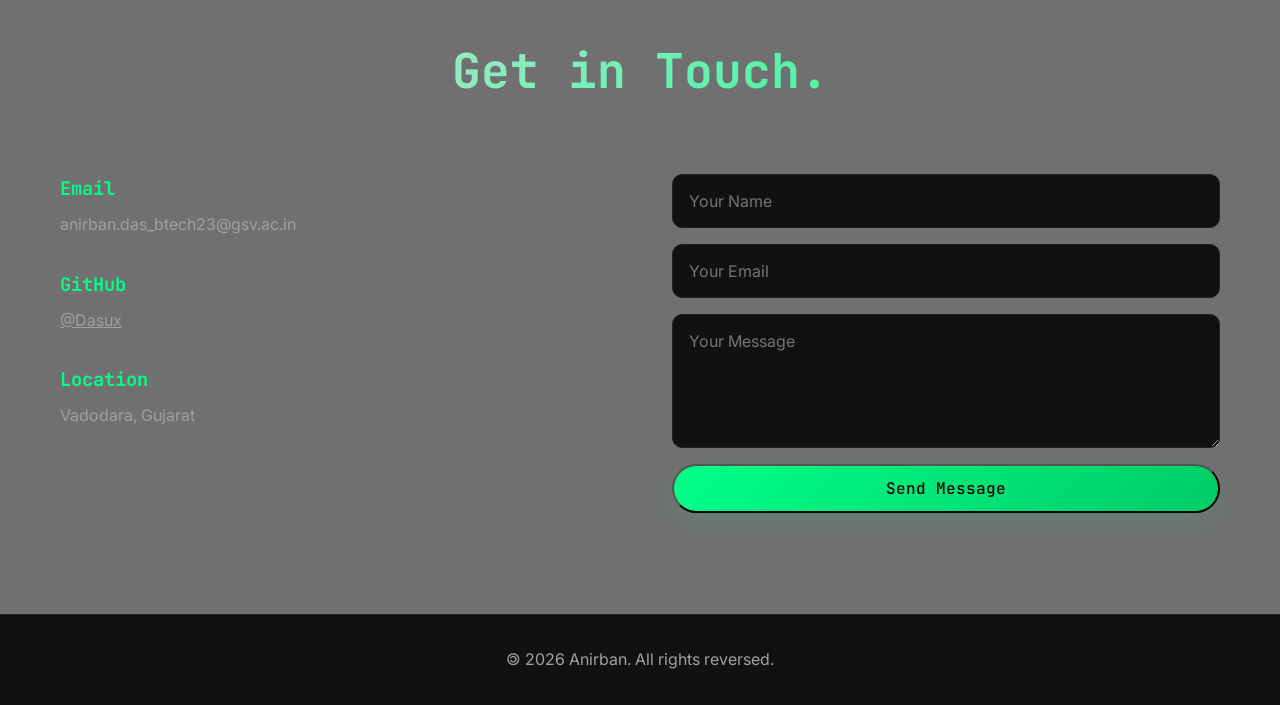
==== commit 19568b8c: "Revert "updated home page" This reverts commit 840f54ff33627bf7cf72c708ad0f0996254224eb." ====
--- a/index.html
+++ b/index.html
@@ -14,10 +14,10 @@
         <div class="nav-container">
             <a href="#home" class="nav-logo">ANIRBAN DAS</a>
             <ul class="nav-menu">
+                <li><a href="#about">About</a></li>
                 <li><a href="#projects">Projects</a></li>
-                <li><a href="#about-extended">About</a></li>
-                <li><a href="#skills">Skills</a></li>
                 <li><a href="field_notes/notes.html">Field Notes</a></li>
+                <li><a href="#">Resume</a></li>
             </ul>
         </div>
     </nav>
@@ -34,14 +34,14 @@
 </p>
             <div class="hero-buttons">
                 <a href="#projects" class="btn btn-primary">View Projects</a>
-                <a href="#about-extended" class="btn btn-secondary">Get In Touch</a>
-            </div>
-        </div>
-
-    <p class="hero-links-label">Find me on</p>
-
-    <div class="hero-links">
-
+                <a href="#contact" class="btn btn-secondary">Get In Touch</a>
+            </div>
+        </div>
+        
+<p class="hero-links-label">Find me on</p>
+
+<div class="hero-links">
+        
 
     <a href="https://github.com/Dasux" target="_blank" aria-label="GitHub">
         <span class="icon-wrap">
@@ -70,6 +70,38 @@
     </a>
 </div>
 
+    </section>
+
+    <!-- About Section -->
+    <section id="about" class="about">
+        <div class="container">
+            <h2 class="section-title">About Me</h2>
+            <div class="about-grid">
+<div class="about-text">
+    <p>
+        I'm an electronics undergraduate based in Vadodara, interested in
+        building systems at the intersection of electronics, software, and aerospace.
+    </p>
+
+    <p>
+        I work with embedded systems, Linux, Python, microcontrollers, and hardware,
+        with a particular interest in flight computers, experimental rocketry,
+        FPGA design, and systems engineering.
+    </p>
+
+    <p>
+        This website documents the projects I build, the experiments I run,
+        and the things I learn along the way—from Linux system deployment
+        and automation to electronics and software for experimental aerospace projects.
+    </p>
+</div>
+                
+<div class="about-image">
+    <img src="assets/me_2.jpeg" alt="Profile photo" class="profile-image">
+</div>
+
+            </div>
+        </div>
     </section>
 
     <!-- Projects Section -->
@@ -82,10 +114,10 @@
 
                         <div class="project-image">
                             <img src="assets/test_rig.jpeg" alt="Amateur experimental rocketry test rig">
-				 <div class="project-status ongoing">
-				    <span class="status-dot"></span>
-				    Ongoing
-				</div>
+			 <div class="project-status ongoing">
+			    <span class="status-dot"></span>
+			    Ongoing
+			</div>
                         </div>
                         <div class="project-content">
                             <h3>Experimental Model Rocketry</h3>
@@ -106,10 +138,10 @@
                     <div class="project-card">
                         <div class="project-image">
                             <img src="assets/manthan2_2.jpeg" alt="RHEL massive deployment project">
-				    <div class="project-status completed">
-				    <span class="status-dot"></span>
-				    Completed
-				</div>
+			    <div class="project-status completed">
+			    <span class="status-dot"></span>
+			    Completed
+			</div>
                         </div>
                         <div class="project-content">
                             <h3>RHEL Massive Deployment</h3>
@@ -120,6 +152,7 @@
                                 <span>Cadence EDA</span>
                                 <span>Clonezilla</span>
                                 <span>Disk Cloning</span>
+                                <span>Massive Deployment</span>
                                 <span>Network Boot</span>
                             </div>
                         </div>
@@ -141,61 +174,6 @@
                     </div>
                 </div>
                             </div> -->
-            </div>
-        </div>
-    </section>
-
-    <!-- About Me + Resume + Selected Repositories Section -->
-    <section id="about-extended" class="about-extended">
-        <div class="container">
-            <h2 class="section-title">About Me</h2>
-            <p class="about-me-copy">
-                Final-year B.Tech Electronics and Communication Engineering student at GSV Vadodara
-                interested in electronics, embedded systems, Linux, digital design, and aerospace engineering.
-                This portfolio documents projects in experimental rocketry, Linux system deployment,
-                and electronic systems development.
-            </p>
-            <div class="about-columns">
-                <div class="repositories-column">
-                    <div class="repository-card">
-                        <h3>Experimental Model Rocketry</h3>
-                        <p>A hobby scale solid-propellant model rocket with payload capacity of upto 500gms. Thrust-Vector Controlled flight computer development in progress.</p>
-                        <div class="repo-tags">
-                            <span>ESP32</span>
-                            <span>Tkinter</span>
-                            <span>MATLAB</span>
-                            <span>Solid Propellant Casting</span>
-                            <span>OpenRocket</span>
-                            <span>OpenMotor</span>
-                        </div>
-                        <a href="https://github.com/Dasux/blog" target="_blank" rel="noreferrer" aria-label="Source Code">Source Code</a>
-                    </div>
-
-                    <div class="repository-card">
-                        <h3>RHEL Massive Deployment</h3>
-                        <p>Standardized 30+ RHEL workstations for Cadence EDA workflows, configuring hosts, users, GIDs, permissions, C-shell environments, networking, and reproducible system images.</p>
-                        <div class="repo-tags">
-                            <span>RHEL 8.7</span>
-                            <span>Linux</span>
-                            <span>Cadence EDA</span>
-                            <span>Clonezilla</span>
-                            <span>Disk Cloning</span>
-                            <span>Network Boot</span>
-                        </div>
-                        <a href="https://github.com/Dasux/Cadence-RTL-to-GDSII-Flow" target="_blank" rel="noreferrer" aria-label="Source Code">Source Code</a>
-                    </div>
-                </div>
-                <div class="resume-column">
-                    <div class="resume-card">
-                        <h3>Resume Preview</h3>
-                        <p>Professional resume detailing academic background, project experience, and technical skills in electronics, embedded systems, and aerospace engineering.</p>
-                        <!-- Link would point to actual resume when available -->
-                        <a href="https://github.com/Dasux" target="_blank" rel="noreferrer" aria-label="View GitHub Profile">View Profile</a>
-                        <div class="resume-preview-overlay">
-                            Resume Preview
-                        </div>
-                    </div>
-                </div>
             </div>
         </div>
     </section>
@@ -224,21 +202,50 @@
                         <span>C/C++</span>
                         <span>Python</span>
                         <span>Bash</span>
-				<span>Linux</span>
-				<span>ROS2</span>
-				<span>Gazebo</span>
+			<span>Linux</span>
+			<span>ROS2</span>
+			<span>Gazebo</span>
                     </div>
                 </div>
                 <div class="skill-category">
                     <h3>Engineering Tools</h3>
                     <div class="skill-tags">
-				<span>KiCad</span>
-				<span>OpenRocket</span>
-				<span>OpenMotor</span>
-				<span>Cadence</span>
-				<span>Clonezilla</span>
-                    </div>
-                </div>
+			<span>KiCad</span>
+			<span>OpenRocket</span>
+			<span>OpenMotor</span>
+			<span>Cadence</span>
+			<span>Clonezilla</span>
+                    </div>
+                </div>
+            </div>
+        </div>
+    </section>
+
+    <!-- Contact Section -->
+    <section id="contact" class="contact">
+        <div class="container">
+            <h2 class="section-title">Get in Touch.</h2>
+            <div class="contact-content">
+                <div class="contact-info">
+                    <div class="contact-item">
+                        <h3>Email</h3>
+                        <p>anirban.das_btech23@gsv.ac.in</p>
+                    </div>
+                    <div class="contact-item">
+                        <h3>GitHub</h3>
+                        <p><a href="https://github.com/Dasux">@Dasux</a></p>
+                    </div>
+                    <div class="contact-item">
+                        <h3>Location</h3>
+                        <p>Vadodara, Gujarat</p>
+                    </div>
+                </div>
+                <form class="contact-form">
+                    <input type="text" placeholder="Your Name" required>
+                    <input type="email" placeholder="Your Email" required>
+                    <textarea placeholder="Your Message" rows="5" required></textarea>
+                    <button type="submit" class="btn btn-primary">Send Message</button>
+                </form>
             </div>
         </div>
     </section>
@@ -247,12 +254,8 @@
     <footer class="footer">
         <div class="container">
             <p>&#x1F12F; 2026 Anirban. All rights reversed.</p>
-            <div class="footer-links">
-                <a href="https://github.com/Dasux" target="_blank" aria-label="GitHub">GitHub</a>
-                <a href="https://www.linkedin.com/in/anirban-das-1783492b6/" target="_blank" aria-label="LinkedIn">LinkedIn</a>
-            </div>
         </div>
     </footer>
 
 </body>
-</html>+</html>
--- a/style2.css
+++ b/style2.css
@@ -1,262 +1,653 @@
-/* Responsive */
-@media (max-width: 768px) {
-    .nav-menu {
-        display: none;
-    }
-
-    .about-grid,
-    .about-columns,
-    .contact-content {
-        grid-template-columns: 1fr;
-        gap: 2rem;
-    }
-
-    .hero-buttons {
-        flex-direction: column;
-        align-items: center;
-    }
-
-    .hero-stats {
-        gap: 2rem;
-    }
-
-    .section-title {
-        font-size: 2rem;
-    }
-
-    .projects-grid {
-        grid-template-columns: 1fr;
-        column-gap: 0;
-        row-gap: 1.5rem;
-    }
-
-    .about-columns {
-        flex-direction: column;
-        gap: 2rem;
-    }
-}
-
-@media (min-width: 769px) and (max-width: 1024px) {
-    .projects-grid {
-        grid-template-columns: repeat(2, minmax(0, 1fr));
-    }
-
-    .about-columns {
-        flex-direction: row;
-        gap: 3rem;
-    }
-}
-
-/* About Extended Section */
-.about-extended {
+
+* {
+    margin: 0;
+    padding: 0;
+    box-sizing: border-box;
+}
+
+:root {
+    --bg-primary: #0a0a0a;
+    --bg-secondary: #111;
+    --text-primary: #e0e0e0;
+    --text-secondary: #a0a0a0;
+    --accent: #00ff88;
+    --accent-dark: #00cc66;
+    --border: #222;
+    --shadow: rgba(0, 255, 136, 0.1);
+}
+
+html, body {
+    height: 100%;
+}
+
+html {
+    height: 100%;
+    position: relative;
+    scroll-behavior: smooth;
+}
+
+html::before {
+    content: "";
+    position: fixed;        /* CHANGED: fixed instead of absolute */
+    top: 0;
+    left: 0;
+    width: 100%;
+    height: 100%;          /* CHANGED: 100% height always */
+    z-index: -1;           /* CHANGED: proper layering */
+
+    background:
+        /* Scanlines */
+        repeating-linear-gradient(
+            to bottom,
+            rgba(0, 255, 136, 0.03),
+            rgba(0, 255, 136, 0.03) 1px,
+            transparent 1px,
+            transparent 3px
+        ),
+        /* Grid */
+        linear-gradient(
+            rgba(0, 255, 136, 0.05) 1px,
+            transparent 1px
+        ),
+        linear-gradient(
+            90deg,
+            rgba(0, 255, 136, 0.05) 1px,
+            transparent 1px
+        ),
+        /* Base gradient */
+        linear-gradient(135deg, var(--bg-primary) 0%, var(--bg-secondary) 100%);
+}
+
+body {
+    font-family: 'Inter', sans-serif;
+    background: transparent; /* CHANGED: transparent to show html grid */
+    color: var(--text-primary);
+    line-height: 1.6;
+    overflow-x: hidden;
+    min-height: 100vh;
+    z-index: 0;
+}
+
+
+.container {
+    max-width: 1200px;
+    margin: 0 auto;
+    padding: 0 20px;
+}
+
+/* Navigation */
+.navbar {
+    position: fixed;
+    top: 0;
+    width: 100%;
+    background: rgba(10, 10, 10, 0.95);
+    backdrop-filter: blur(10px);
+    z-index: 1000;
+    padding: 1rem 0;
+    transition: all 0.3s ease;
+}
+
+.nav-container {
+    max-width: 1200px;
+    margin: 0 auto;
+    padding: 0 20px;
+    display: flex;
+    justify-content: space-between;
+    align-items: center;
+}
+
+.nav-logo {
+    font-family: 'JetBrains Mono', monospace;
+    font-size: 1.5rem;
+    font-weight: 700;
+    color: var(--accent);
+    text-decoration: none;
+}
+
+.nav-menu {
+    display: flex;
+    list-style: none;
+    gap: 2rem;
+}
+
+.nav-menu a {
+    color: var(--text-secondary);
+    text-decoration: none;
+    font-weight: 400;
+    transition: color 0.3s ease;
+}
+
+.nav-menu a:hover {
+    color: var(--accent);
+}
+
+section {
+    position: relative;
     background: rgba(10, 10, 10, 0.6);
     backdrop-filter: blur(4px);
     border-top: 1px solid rgba(0, 255, 136, 0.05);
     border-bottom: 1px solid rgba(0, 255, 136, 0.05);
     padding: 100px 0;
+}
+
+section:nth-child(even) {
+    background: rgba(17, 17, 17, 0.6);
+}
+
+/* Hero Section */
+.hero {
     position: relative;
-}
-
-.about-extended:nth-child(even) {
-    background: rgba(17, 17, 17, 0.6);
-}
-
-.about-me-copy {
+    min-height: 100vh;
+    display: flex;
+    flex-direction: column;
+    justify-content: center;
+    align-items: center;
+    text-align: center;
+    padding-top: 80px;
+    
+    background-size:
+        100% 4px,
+        40px 40px,
+        40px 40px,
+        cover;
+}
+
+.hero-bg {
+  position: absolute;
+  inset: 0;
+  background: url("assets/desk.jpeg") center center / contain no-repeat;
+  opacity: 0.35;
+  z-index: 0;
+  filter: contrast(1.1);
+}
+
+.hero-overlay {
+  position: absolute;
+  inset: 0;
+  background: radial-gradient(
+    circle at center,
+    rgba(10,10,10,0.55),
+    rgba(10,10,10,0.95)
+  );
+  z-index: 0.5;
+}
+
+/* text layer */
+.hero-content {
+  position: relative;
+  z-index: 2;
+}
+
+
+.hero-title {
+  color: #00ff88;
+  text-shadow:
+    0 0 8px rgba(0,255,136,0.45),
+    0 0 18px rgba(0,255,136,0.25),
+    0 0 32px rgba(0,255,136,0.12);
+}
+
+
+.hero-links {
+    display: flex;
+    gap: 3rem;                /* spacing between icons */
+    margin-top: 2rem;
+    justify-content: center;
+    align-items: center;
+}
+
+.hero-links a {
+    text-decoration: none;
+}
+
+/* fixed square = visual consistency */
+.icon-wrap {
+    width: 42px;
+    height: 42px;
+    display: flex;
+    align-items: center;
+    justify-content: center;
+}
+
+.icon-wrap img {
+    max-width: 100%;
+    max-height: 100%;
+    object-fit: contain;
+
+    opacity: 0.75;
+    transition:
+        opacity 0.25s ease,
+        transform 0.25s ease,
+        filter 0.25s ease;
+}
+
+.hero-title {
+    font-family: 'JetBrains Mono', monospace;
+    font-size: clamp(2.5rem, 5vw, 4rem);
+    font-weight: 700;
+    margin-bottom: 1rem;
+    background: linear-gradient(135deg, var(--accent), #00ffaa);
+    -webkit-background-clip: text;
+    -webkit-text-fill-color: transparent;
+    background-clip: text;
+    text-shadow:
+        0 0 10px rgba(0, 255, 136, 0.3),
+        0 0 30px rgba(0, 255, 136, 0.15);
+}
+
+
+
+
+.hero-links a:hover img {
+    opacity: 1;
+    transform: translateY(-3px) scale(1.08);
+    filter: drop-shadow(0 6px 18px rgba(0, 255, 136, 0.35));
+}
+
+.hero-subtitle {
+    font-size: 1.3rem;
     color: var(--text-secondary);
-    font-size: 1.1rem;
-    margin-bottom: 3rem;
-    max-width: 800px;
-    text-align: center;
-}
-
-.about-columns {
-    display: flex;
-    gap: 4rem;
-    align-items: flex-start;
-}
-
-.repositories-column,
-.resume-column {
-    flex: 1;
-}
-
-/* Repository Card Styles */
-.repository-card {
-    background: rgba(17, 17, 17, 0.7);
-    border-radius: 20px;
-    overflow: hidden;
-    border: 1px solid rgba(0, 255, 136, 0.1);
+    max-width: 1000px;
+    margin-bottom: 7rem;
+    margin-top: 1rem;
+}
+
+@keyframes flicker {
+    0% { opacity: 1; }
+    50% { opacity: 0.98; }
+    100% { opacity: 1; }
+}
+@media (max-width: 480px) {
+    .hero-links {
+        gap: 1.5rem;
+        margin-top: 2.5rem;
+    }
+
+    .icon-wrap {
+        width: 36px;
+        height: 36px;
+    }
+}
+
+.hero-buttons {
+    display: flex;
+    gap: 2rem;
+    flex-wrap: wrap;
+    justify-content: center;
+}
+
+.btn {
+    padding: 12px 30px;
+    font-family: 'JetBrains Mono', monospace;
+    font-weight: 500;
+    text-decoration: none;
+    border-radius: 50px;
     transition: all 0.3s ease;
-    box-shadow: 0 0 0 rgba(0,255,136,0);
-    height: 100%;
-    display: flex;
-    flex-direction: column;
-}
-
-.repository-card:hover {
-    transform: translateY(-3px);
-    box-shadow: 0 0 10px rgba(0, 255, 136, 0.1);
-}
-
-.repository-card h3 {
-    font-family: 'JetBrains Mono', monospace;
-    font-size: 1.3rem;
-    margin: 1.5rem 1.5rem 1rem;
-    color: var(--text-primary);
-}
-
-.repository-card p {
-    color: var(--text-secondary);
-    margin: 0 1.5rem 1.5rem;
-    line-height: 1.5;
-}
-
-.repo-tags {
-    display: flex;
-    flex-wrap: wrap;
-    gap: 0.3rem;
-    margin: 0 1.5rem 1.5rem;
-}
-
-.repo-tags span {
-    background: var(--border);
+    font-size: 1rem;
+}
+
+
+.btn-primary {
+    background: linear-gradient(135deg, var(--accent), var(--accent-dark));
+    color: var(--bg-primary);
+    box-shadow: 0 10px 30px var(--shadow);
+}
+
+.btn-primary:hover {
+    transform: translateY(-2px);
+    box-shadow: 0 15px 40px var(--shadow);
+}
+
+.btn-secondary {
     color: var(--accent);
-    padding: 0.2rem 0.6rem;
-    border-radius: 12px;
-    font-size: 0.75rem;
-    font-weight: 500;
-}
-
-.repository-card a {
-    margin: 1.5rem;
-    align-self: flex-start;
-    font-family: 'JetBrains Mono', monospace;
-    font-size: 0.85rem;
-    color: var(--accent);
-    text-decoration: none;
-    padding: 0.3rem 0.8rem;
-    border: 1px solid var(--accent);
-    border-radius: 12px;
-    transition: all 0.3s ease;
-}
-
-.repository-card a:hover {
+    border: 2px solid var(--accent);
+}
+
+.btn-secondary:hover {
     background: var(--accent);
     color: var(--bg-primary);
 }
 
-/* Resume Card Styles */
-.resume-card {
+.hero-links-label {
+    margin-top: 7rem;
+    font-family: 'JetBrains Mono', monospace;
+    font-size: 1rem;
+    color: var(--text-secondary);
+    opacity: 0.7;
+}
+
+
+
+
+.section-title {
+    font-family: 'JetBrains Mono', monospace;
+    font-size: 3rem;
+    font-weight: 700;
+    text-align: center;
+    margin-bottom: 4rem;
+    background: linear-gradient(135deg, var(--text-primary), var(--accent));
+    -webkit-background-clip: text;
+    -webkit-text-fill-color: transparent;
+    background-clip: text;
+}
+
+/* About */
+.about-grid {
+    display: grid;
+    grid-template-columns: 1fr 1fr;
+    gap: 4rem;
+    align-items: center;
+}
+
+.about-text p {
+    font-size: 1.1rem;
+    color: var(--text-secondary);
+    margin-bottom: 1.5rem;
+}
+
+
+.profile-image {
+    width: 100%;
+    height: 400px;
+    object-fit: cover;
+    border-radius: 20px;
+    display: block;
+    transition: 
+        box-shadow 0.3s ease,
+        transform 0.3s ease;
+}
+
+.profile-image:hover {
+    box-shadow: 
+        0 0 20px rgba(0, 255, 180, 0.4),
+        0 0 40px rgba(0, 255, 180, 0.2);
+    transform: translateY(-4px);
+}
+
+
+
+
+/* Projects */
+.projects-grid {
+    display: grid;
+    grid-template-columns: repeat(3, minmax(0, 1fr));
+    column-gap: 3rem;
+    row-gap: 1.75rem;
+}
+
+.project-link {
+    display: block;
+    text-decoration: none;
+}
+
+.project-card {
+    height: 100%;
     background: rgba(17, 17, 17, 0.85);
     border-radius: 20px;
     overflow: hidden;
     border: 1px solid rgba(0, 255, 136, 0.15);
     transition: all 0.3s ease;
     box-shadow: 0 0 0 rgba(0,255,136,0);
+}
+
+.project-card:hover {
+    transform: translateY(-10px);
+    box-shadow: 0 0 25px rgba(0, 255, 136, 0.15);
+}
+
+.projects-grid a {
+  color: inherit;
+  text-decoration: none;
+}
+
+.projects-grid a:visited {
+  color: inherit;
+}
+
+.projects-grid a:hover {
+  color: inherit;
+}
+
+.projects-grid a:active {
+  color: inherit;
+}
+
+/*background: linear-gradient(135deg, var(--accent), var(--accent-dark)); */
+
+.project-image {
+    height: 200px;
+    position: relative;
+    overflow: hidden;
+    background: var(--bg-secondary);
+}
+
+.project-image img {
+    width: 100%;
     height: 100%;
-    display: flex;
-    flex-direction: column;
-    position: relative;
-}
-
-.resume-card:hover {
-    transform: translateY(-5px);
-    box-shadow: 0 0 20px rgba(0, 255, 136, 0.1);
-}
-
-.resume-card h3 {
-    font-family: 'JetBrains Mono', monospace;
-    font-size: 1.3rem;
-    margin: 1.5rem 1.5rem 1rem;
-    color: var(--text-primary);
-    text-align: center;
-}
-
-.resume-card p {
+    display: block;
+    object-fit: cover;
+    object-position: center;
+}
+
+/* Project Status */
+.project-status {
+    position: absolute;
+    top: 12px;
+    left: 12px;
+
+    display: inline-flex;
+    align-items: center;
+    gap: 7px;
+
+    padding: 5px 10px;
+
+    background: rgba(10, 10, 10, 0.75);
+    backdrop-filter: blur(8px);
+
+    border: 1px solid rgba(255, 255, 255, 0.12);
+    border-radius: 50px;
+
+    font-family: 'JetBrains Mono', monospace;
+    font-size: 0.72rem;
+    font-weight: 500;
+
     color: var(--text-secondary);
-    margin: 0 1.5rem 1.5rem;
-    text-align: center;
-    line-height: 1.5;
-}
-
-.resume-preview-overlay {
-    position: absolute;
-    bottom: 1.5rem;
-    left: 1.5rem;
-    right: 1.5rem;
-    background: rgba(0, 0, 0, 0.6);
+
+    z-index: 2;
+}
+
+.status-dot {
+    width: 7px;
+    height: 7px;
+    border-radius: 50%;
+    display: inline-block;
+}
+
+/* Ongoing */
+.project-status.ongoing .status-dot {
+    background: #00ff88;
+    box-shadow: 0 0 8px rgba(0, 255, 136, 0.7);
+}
+
+.project-status.ongoing {
+    color: #00ff88;
+}
+
+/* Completed */
+.project-status.completed .status-dot {
+    background: #ffd43b;
+    box-shadow: 0 0 8px rgba(255, 212, 59, 0.6);
+}
+
+.project-status.completed {
+    color: #ffd43b;
+}
+
+/* Planned */
+.project-status.planned .status-dot {
+    background: #ff4d4d;
+    box-shadow: 0 0 8px rgba(255, 77, 77, 0.6);
+}
+
+.project-status.planned {
+    color: #ff4d4d;
+}
+
+
+.project-category {
+    background: rgba(0,0,0,0.7);
+    color: white;
+    padding: 0.5rem 1rem;
+    border-radius: 20px;
+    font-size: 0.8rem;
+    font-weight: 600;
+}
+
+.project-content {
+    padding: 2rem;
+}
+
+.project-content h3 {
+    font-family: 'JetBrains Mono', monospace;
+    font-size: 1.5rem;
+    margin-bottom: 1rem;
+}
+
+.project-tech {
+    display: flex;
+    flex-wrap: wrap;
+    gap: 0.5rem;
+    margin-top: 1rem;
+}
+
+.project-tech span {
+    background: var(--border);
     color: var(--accent);
-    font-family: 'JetBrains Mono', monospace;
+    padding: 0.3rem 0.8rem;
+    border-radius: 15px;
+    font-size: 0.8rem;
+    font-weight: 500;
+}
+
+/* Skills */
+.skills-grid {
+    display: grid;
+    grid-template-columns: repeat(auto-fit, minmax(300px, 1fr));
+    gap: 2rem;
+}
+
+.skill-category h3 {
+    font-family: 'JetBrains Mono', monospace;
+    margin-bottom: 1rem;
+    color: var(--accent);
+}
+
+.skill-tags {
+    display: flex;
+    flex-wrap: wrap;
+    gap: 0.5rem;
+}
+
+.skill-tags span {
+    background: rgba(0, 255, 136, 0.1);
+    color: var(--accent);
+    padding: 0.4rem 1rem;
+    border-radius: 20px;
     font-size: 0.9rem;
     font-weight: 500;
-    padding: 0.5rem 1rem;
-    border-radius: 12px;
+}
+
+/* Contact */
+.contact-content {
+    display: grid;
+    grid-template-columns: 1fr 1fr;
+    gap: 4rem;
+}
+
+.contact-item {
+    margin-bottom: 2rem;
+}
+
+.contact-item h3 {
+    color: var(--accent);
+    margin-bottom: 0.5rem;
+    font-family: 'JetBrains Mono', monospace;
+}
+
+.contact-item p, .contact-item a {
+    color: var(--text-secondary);
+}
+
+.contact-form {
+    display: flex;
+    flex-direction: column;
+    gap: 1rem;
+}
+
+.contact-form input,
+.contact-form textarea {
+    background: var(--bg-secondary);
+    border: 1px solid var(--border);
+    color: var(--text-primary);
+    padding: 1rem;
+    border-radius: 10px;
+    font-family: inherit;
+    font-size: 1rem;
+}
+
+.contact-form input:focus,
+.contact-form textarea:focus {
+    outline: none;
+    border-color: var(--accent);
+    box-shadow: 0 0 0 3px rgba(0, 255, 136, 0.1);
+}
+
+/* Footer */
+.footer {
+    background: var(--bg-secondary);
+    padding: 2rem 0;
     text-align: center;
-    backdrop-filter: blur(4px);
-}
-
-.resume-card a {
-    margin: 1.5rem;
-    align-self: center;
-    font-family: 'JetBrains Mono', monospace;
-    font-size: 0.85rem;
-    color: var(--accent);
-    text-decoration: none;
-    padding: 0.5rem 1.2rem;
-    border: 2px solid var(--accent);
-    border-radius: 20px;
-    transition: all 0.3s ease;
-}
-
-.resume-card a:hover {
-    background: var(--accent);
-    color: var(--bg-primary);
-}
-
-/* Visual Refinements - Reduce glow and intensity */
-/* Hero Section - reduce text-shadow */
-.hero-title {
-    text-shadow:
-      0 0 8px rgba(0,255,136,0.3),
-      0 0 30px rgba(0,255,136,0.15);
-}
-
-/* Buttons - reduce hover intensity */
-.btn-primary:hover {
-    transform: translateY(-1px);
-    box-shadow: 0 10px 25px var(--shadow);
-}
-
-.btn-secondary:hover {
-    background: var(--accent);
-    color: var(--bg-primary);
-}
-
-/* Social Icons - reduce hover effects */
-.hero-links a:hover img {
-    opacity: 0.9;
-    transform: translateY(-2px) scale(1.03);
-    filter: drop-shadow(0 3px 8px rgba(0, 255, 136, 0.2));
-}
-
-/* Project Cards - reduce hover intensity */
-.project-card:hover {
-    transform: translateY(-5px);
-    box-shadow: 0 0 15px rgba(0, 255, 136, 0.1);
-}
-
-/* Section Titles - slightly reduce gradient intensity */
-.section-title {
-    background: linear-gradient(135deg, var(--text-primary), var(--accent-dark));
-}
-
-/* Status Indicators - reduce glow */
-.project-status.ongoing .status-dot {
-    box-shadow: 0 0 6px rgba(0, 255, 136, 0.5);
-}
-.project-status.completed .status-dot {
-    box-shadow: 0 0 6px rgba(255, 212, 59, 0.4);
-}
-.project-status.planned .status-dot {
-    box-shadow: 0 0 6px rgba(255, 77, 77, 0.4);
-}+    border-top: 1px solid var(--border);
+}
+
+.footer p {
+    color: var(--text-secondary);
+}
+
+/* Responsive */
+@media (max-width: 768px) {
+    .nav-menu {
+        display: none;
+    }
+    
+    .about-grid,
+    .contact-content {
+        grid-template-columns: 1fr;
+        gap: 2rem;
+    }
+    
+    .hero-buttons {
+        flex-direction: column;
+        align-items: center;
+    }
+    
+    .hero-stats {
+        gap: 2rem;
+    }
+    
+    .section-title {
+        font-size: 2rem;
+    }
+
+    .projects-grid {
+        grid-template-columns: 1fr;
+        column-gap: 0;
+        row-gap: 1.5rem;
+    }
+}
+
+@media (min-width: 769px) and (max-width: 1024px) {
+    .projects-grid {
+        grid-template-columns: repeat(2, minmax(0, 1fr));
+    }
+}
